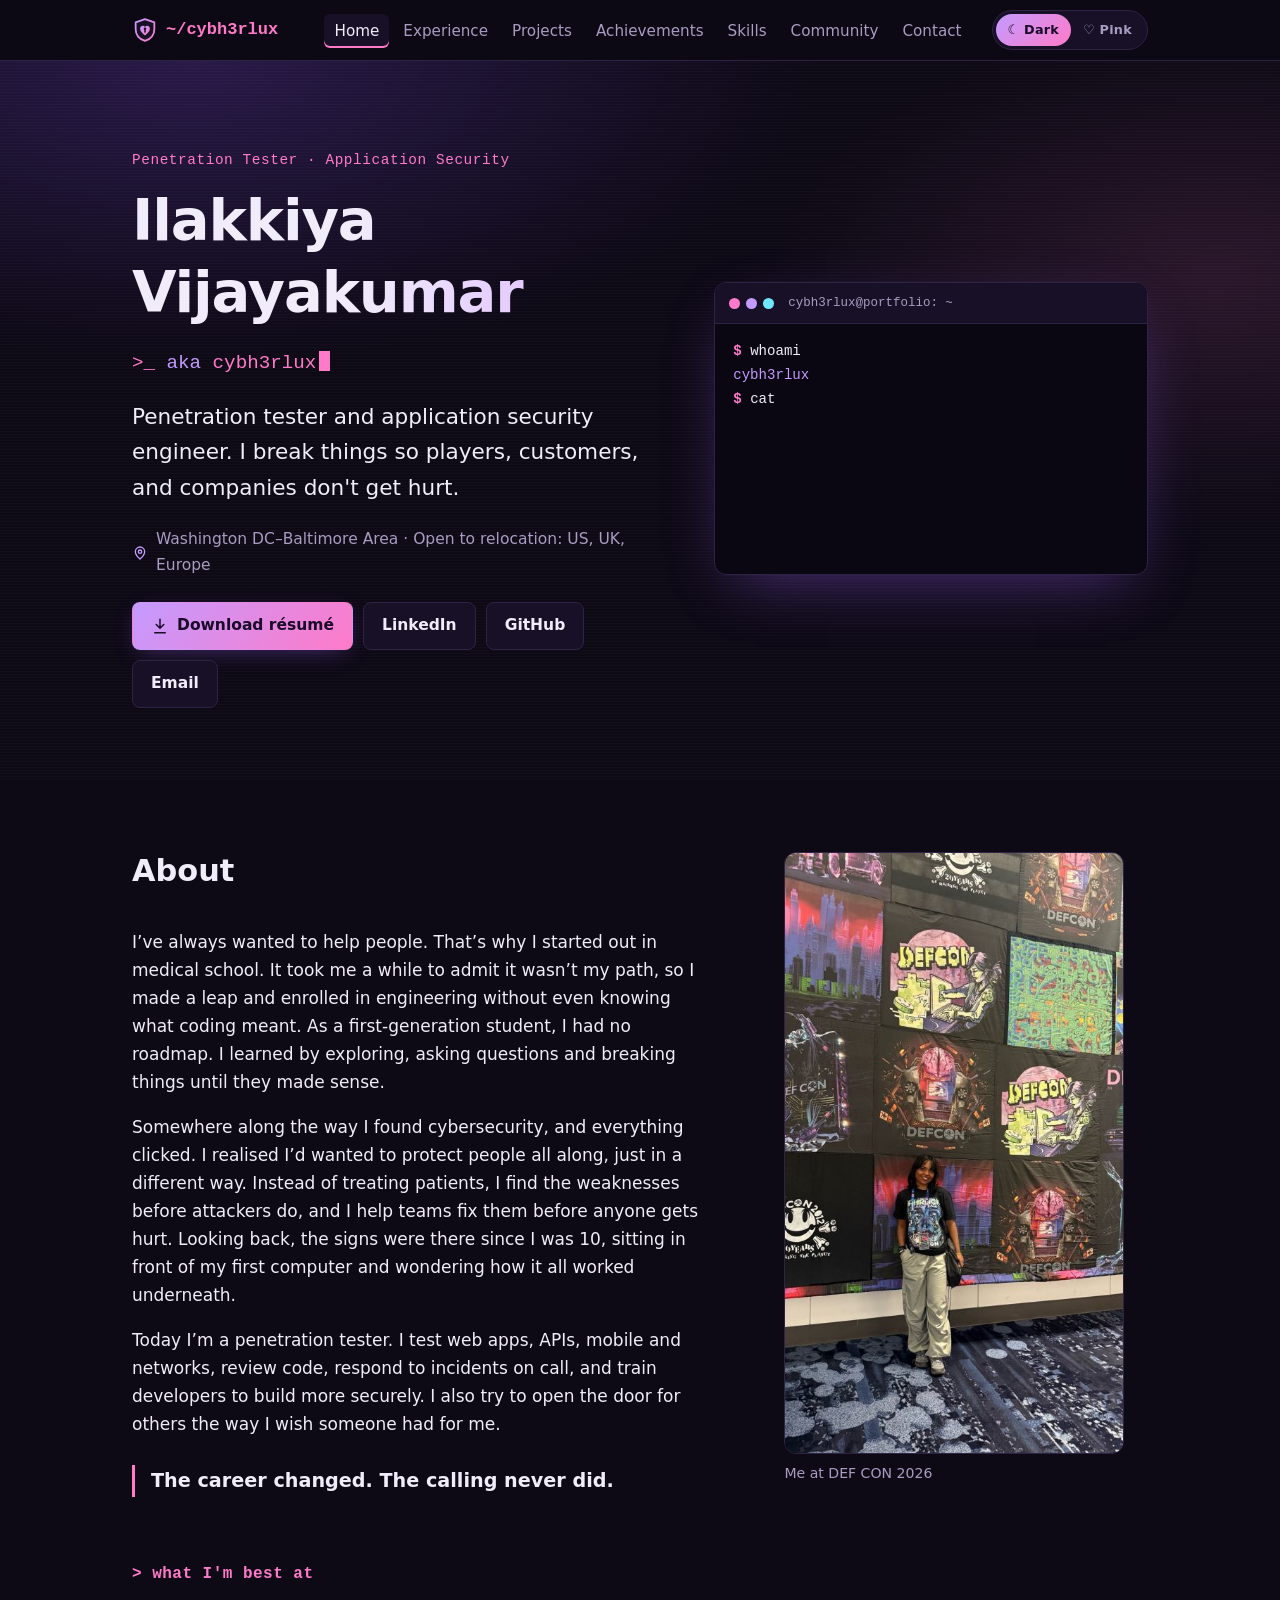
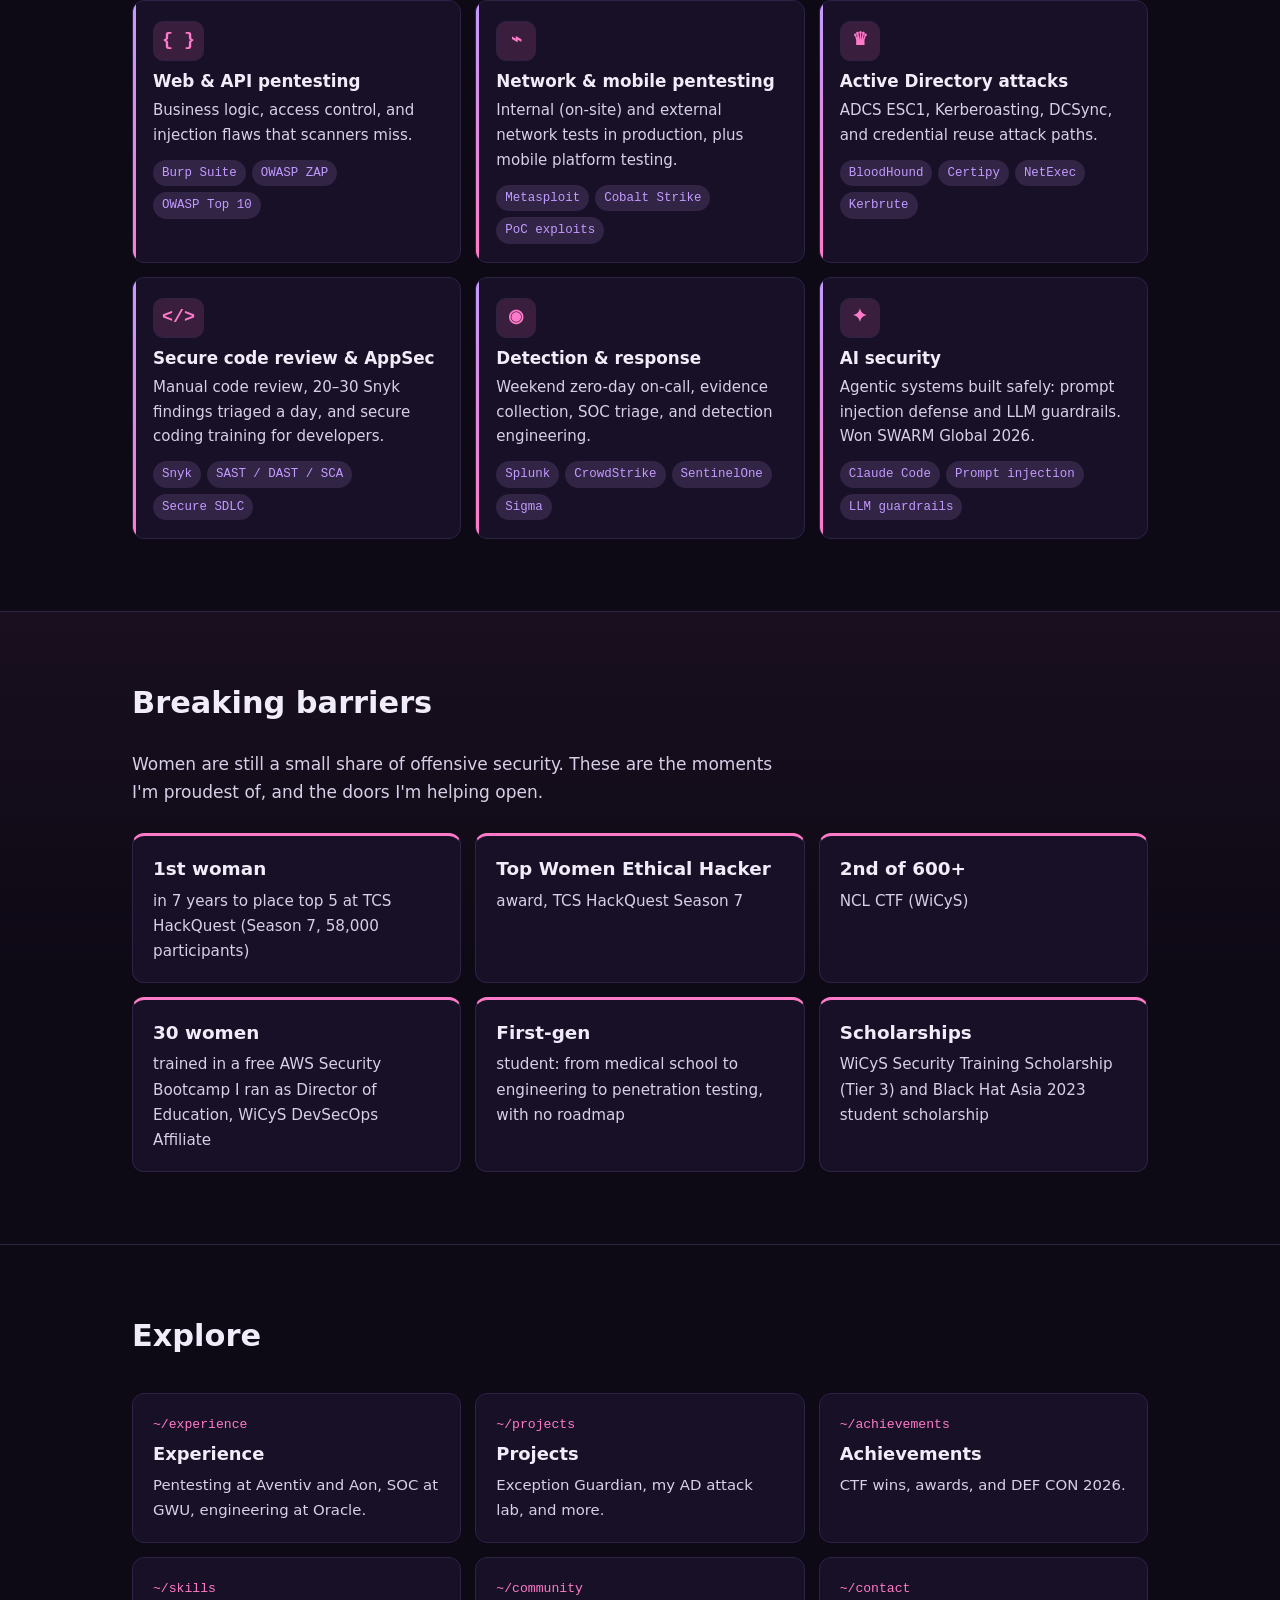
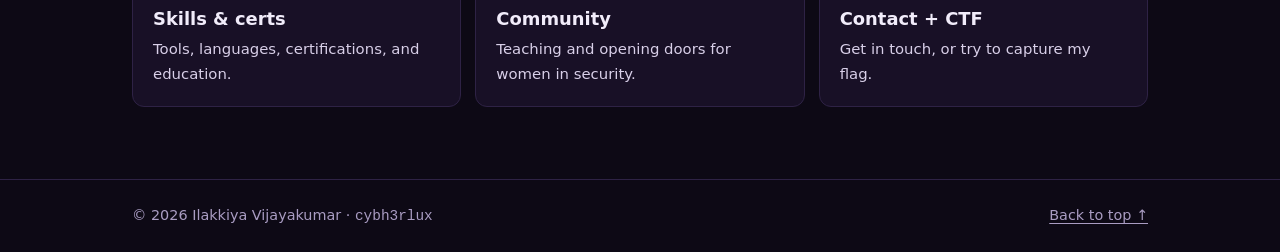
==== index.html @ ee631ac3 "Initial portfolio" ====
<!doctype html>
<html lang="en">
<head>
  <meta charset="utf-8">
  <meta name="viewport" content="width=device-width, initial-scale=1">
  <title>Ilakkiya Vijayakumar (cybh3rlux) | Penetration Tester & AppSec Engineer</title>
  <meta name="description" content="Ilakkiya Vijayakumar (cybh3rlux): penetration tester and application security engineer. Winner, Anthropic × Tenable SWARM Global 2026.">
  <meta name="theme-color" content="#0d0915">
  <meta property="og:type" content="website">
  <meta property="og:title" content="Ilakkiya Vijayakumar (cybh3rlux) | Penetration Tester & AppSec Engineer">
  <meta property="og:description" content="Ilakkiya Vijayakumar (cybh3rlux): penetration tester and application security engineer. Winner, Anthropic × Tenable SWARM Global 2026.">
  <meta property="og:image" content="assets/cyberagents-exchange-winning-exception-guardian.jpeg">
  <link rel="icon" href="assets/logo.svg" type="image/svg+xml">
  <script>document.documentElement.classList.add("js");try{if(localStorage.getItem("theme")==="pink")document.documentElement.dataset.theme="pink"}catch(e){}</script>
  <link rel="stylesheet" href="styles.css">
</head>
<body>
  <!--
    hey hacker 👋 you opened the source. nice.
    flag part 1/3: flag{c4r33r_
    the other two pieces are hiding in the console and in robots.txt
  -->
  <a class="skip-link" href="#main">Skip to content</a>

  <header class="site-header" id="top">
    <nav class="nav container" aria-label="Main">
      <a class="brand" href="index.html" aria-label="cybh3rlux, home"><img src="assets/logo.svg" width="26" height="26" alt=""><span class="brand-text"><span aria-hidden="true">~/</span>cybh3rlux</span></a>
      <div class="nav-actions">
        <div class="theme-switch" role="group" aria-label="Color theme">
          <button type="button" data-theme-choice="dark" aria-pressed="true">Dark</button>
          <button type="button" data-theme-choice="pink" aria-pressed="false">Pink</button>
        </div>
        <button class="nav-toggle" aria-expanded="false" aria-controls="nav-links">
          <span class="sr-only">Menu</span>
          <svg aria-hidden="true" width="22" height="22" viewBox="0 0 24 24" fill="none" stroke="currentColor" stroke-width="2" stroke-linecap="round"><path d="M4 7h16M4 12h16M4 17h16"/></svg>
        </button>
      </div>
      <ul class="nav-links" id="nav-links">
        <li><a href="index.html" aria-current="page">Home</a></li>
        <li><a href="experience.html">Experience</a></li>
        <li><a href="projects.html">Projects</a></li>
        <li><a href="achievements.html">Achievements</a></li>
        <li><a href="skills.html">Skills</a></li>
        <li><a href="community.html">Community</a></li>
        <li><a href="contact.html">Contact</a></li>
      </ul>
    </nav>
  </header>

  <main id="main">
    <!-- HERO -->
    <section class="hero">
      <canvas class="rain" aria-hidden="true"></canvas>
      <div class="container hero-grid">
        <div class="hero-text">
        <p class="eyebrow mono">Penetration Tester · Application Security</p>
        <h1 data-scramble>Ilakkiya Vijayakumar</h1>
        <p class="handle"><span aria-hidden="true">&gt;_ </span>aka <span class="glitch" data-text="cybh3rlux">cybh3rlux</span><span class="cursor" aria-hidden="true"></span></p>
        <p class="tagline">Penetration tester and application security engineer. I break things so players, customers, and companies don't get hurt.</p>
        <p class="location">
          <svg aria-hidden="true" width="16" height="16" viewBox="0 0 24 24" fill="none" stroke="currentColor" stroke-width="2"><path d="M12 21s-7-6.2-7-11a7 7 0 1 1 14 0c0 4.8-7 11-7 11z"/><circle cx="12" cy="10" r="2.5"/></svg>
          Washington DC–Baltimore Area · Open to relocation: US, UK, Europe
        </p>
        <div class="btn-row">
          <a class="btn btn-primary" href="assets/Ilakkiya_Vijayakumar_Resume_updated.pdf" download="Ilakkiya-Vijayakumar-Resume.pdf">
            <svg aria-hidden="true" width="18" height="18" viewBox="0 0 24 24" fill="none" stroke="currentColor" stroke-width="2" stroke-linecap="round" stroke-linejoin="round"><path d="M12 3v12m0 0l-5-5m5 5l5-5M5 21h14"/></svg>
            Download résumé
          </a>
          <a class="btn" href="https://www.linkedin.com/in/ilakkiya-v" target="_blank" rel="noopener">LinkedIn</a>
          <a class="btn" href="https://github.com/ilakkiya-v" target="_blank" rel="noopener">GitHub</a>
          <a class="btn" href="mailto:ilakkiya.vijay002@gmail.com">Email</a>
        </div>
        </div>
        <div class="terminal" role="group" aria-label="Terminal. whoami: cybh3rlux. Role: penetration tester and AppSec engineer. Focus: web, API, mobile, network, AI security. Wins: SWARM 2026 1st, TCS HackQuest top 5, WiCyS CTF 2nd, Amazon CTF 2nd.">
          <div class="term-bar" aria-hidden="true"><span></span><span></span><span></span><em>cybh3rlux@portfolio: ~</em></div>
          <pre class="term-body" aria-hidden="true"><span class="ln"><b>$</b> <i data-type>whoami</i></span>
<span class="out" data-type>cybh3rlux</span>
<span class="ln"><b>$</b> <i data-type>cat role.txt</i></span>
<span class="out" data-type>penetration tester · appsec engineer</span>
<span class="ln"><b>$</b> <i data-type>cat focus.txt</i></span>
<span class="out" data-type>web · api · mobile · network · ai security</span>
<span class="ln"><b>$</b> <i data-type>ls ./wins</i></span>
<span class="out wins" data-type>swarm-2026-1st  tcs-hackquest-top5
wicys-ctf-2nd    amazon-ctf-2nd</span>
<span class="ln"><b>$</b> <span class="cursor"></span></span></pre>
        </div>
      </div>
    </section>

    <!-- ABOUT -->
    <section id="about" class="section" aria-labelledby="about-title">
      <div class="container">
        <div class="about-grid">
        <div>
          <h2 id="about-title" class="section-title">About</h2>
          <p>I’ve always wanted to help people. That’s why I started out in medical school. It took me a while to admit it wasn’t my path, so I made a leap and enrolled in engineering without even knowing what coding meant. As a first-generation student, I had no roadmap. I learned by exploring, asking questions and breaking things until they made sense.</p>
          <p>Somewhere along the way I found cybersecurity, and everything clicked. I realised I’d wanted to protect people all along, just in a different way. Instead of treating patients, I find the weaknesses before attackers do, and I help teams fix them before anyone gets hurt. Looking back, the signs were there since I was 10, sitting in front of my first computer and wondering how it all worked underneath.</p>
          <p>Today I’m a penetration tester. I test web apps, APIs, mobile and networks, review code, respond to incidents on call, and train developers to build more securely. I also try to open the door for others the way I wish someone had for me.</p>
          <p class="calling">The career changed. The calling never did.</p>
        </div>
        <figure class="about-photo">
          <img src="assets/me-at-defcon-2026.jpeg" width="480" height="853" alt="Me at DEF CON 2026, standing in front of a wall of DEF CON artwork banners" loading="lazy" decoding="async">
          <figcaption>Me at DEF CON 2026</figcaption>
        </figure>
        </div>

        <div class="core-skills">
          <h3 class="core-title mono"><span aria-hidden="true">&gt; </span>what I'm best at</h3>
          <ul class="core-grid">
            <li class="core reveal">
              <span class="core-icon" aria-hidden="true">{ }</span>
              <h4>Web &amp; API pentesting</h4>
              <p>Business logic, access control, and injection flaws that scanners miss.</p>
              <p class="tags"><span>Burp Suite</span><span>OWASP ZAP</span><span>OWASP Top 10</span></p>
            </li>
            <li class="core reveal">
              <span class="core-icon" aria-hidden="true">⌁</span>
              <h4>Network &amp; mobile pentesting</h4>
              <p>Internal (on-site) and external network tests in production, plus mobile platform testing.</p>
              <p class="tags"><span>Metasploit</span><span>Cobalt Strike</span><span>PoC exploits</span></p>
            </li>
            <li class="core reveal">
              <span class="core-icon" aria-hidden="true">♛</span>
              <h4>Active Directory attacks</h4>
              <p>ADCS ESC1, Kerberoasting, DCSync, and credential reuse attack paths.</p>
              <p class="tags"><span>BloodHound</span><span>Certipy</span><span>NetExec</span><span>Kerbrute</span></p>
            </li>
            <li class="core reveal">
              <span class="core-icon" aria-hidden="true">&lt;/&gt;</span>
              <h4>Secure code review &amp; AppSec</h4>
              <p>Manual code review, 20–30 Snyk findings triaged a day, and secure coding training for developers.</p>
              <p class="tags"><span>Snyk</span><span>SAST / DAST / SCA</span><span>Secure SDLC</span></p>
            </li>
            <li class="core reveal">
              <span class="core-icon" aria-hidden="true">◉</span>
              <h4>Detection &amp; response</h4>
              <p>Weekend zero-day on-call, evidence collection, SOC triage, and detection engineering.</p>
              <p class="tags"><span>Splunk</span><span>CrowdStrike</span><span>SentinelOne</span><span>Sigma</span></p>
            </li>
            <li class="core reveal">
              <span class="core-icon" aria-hidden="true">✦</span>
              <h4>AI security</h4>
              <p>Agentic systems built safely: prompt injection defense and LLM guardrails. Won SWARM Global 2026.</p>
              <p class="tags"><span>Claude Code</span><span>Prompt injection</span><span>LLM guardrails</span></p>
            </li>
          </ul>
        </div>
      </div>
    </section>

    <!-- BREAKING BARRIERS -->
    <section id="barriers" class="section barriers" aria-labelledby="barriers-title">
      <div class="container">
        <h2 id="barriers-title" class="section-title">Breaking barriers</h2>
        <p class="section-lead">Women are still a small share of offensive security. These are the moments I'm proudest of, and the doors I'm helping open.</p>
        <ul class="barrier-grid">
          <li class="barrier"><span class="barrier-big">1st woman</span><span>in 7 years to place top 5 at TCS HackQuest (Season 7, 58,000 participants)</span></li>
          <li class="barrier"><span class="barrier-big">Top Women Ethical Hacker</span><span>award, TCS HackQuest Season 7</span></li>
          <li class="barrier"><span class="barrier-big">2nd of 600+</span><span>NCL CTF (WiCyS)</span></li>
          <li class="barrier"><span class="barrier-big">30 women</span><span>trained in a free AWS Security Bootcamp I ran as Director of Education, WiCyS DevSecOps Affiliate</span></li>
          <li class="barrier"><span class="barrier-big">First-gen</span><span>student: from medical school to engineering to penetration testing, with no roadmap</span></li>
          <li class="barrier"><span class="barrier-big">Scholarships</span><span>WiCyS Security Training Scholarship (Tier 3) and Black Hat Asia 2023 student scholarship</span></li>
        </ul>
      </div>
    </section>

    <!-- EXPLORE -->
    <section class="section explore" aria-labelledby="explore-title">
      <div class="container">
        <h2 id="explore-title" class="section-title">Explore</h2>
        <ul class="explore-grid">
          <li><a class="explore-card reveal" href="experience.html"><span class="mono">~/experience</span><strong>Experience</strong><span>Pentesting at Aventiv and Aon, SOC at GWU, engineering at Oracle.</span></a></li>
          <li><a class="explore-card reveal" href="projects.html"><span class="mono">~/projects</span><strong>Projects</strong><span>Exception Guardian, my AD attack lab, and more.</span></a></li>
          <li><a class="explore-card reveal" href="achievements.html"><span class="mono">~/achievements</span><strong>Achievements</strong><span>CTF wins, awards, and DEF CON 2026.</span></a></li>
          <li><a class="explore-card reveal" href="skills.html"><span class="mono">~/skills</span><strong>Skills &amp; certs</strong><span>Tools, languages, certifications, and education.</span></a></li>
          <li><a class="explore-card reveal" href="community.html"><span class="mono">~/community</span><strong>Community</strong><span>Teaching and opening doors for women in security.</span></a></li>
          <li><a class="explore-card reveal" href="contact.html"><span class="mono">~/contact</span><strong>Contact + CTF</strong><span>Get in touch, or try to capture my flag.</span></a></li>
        </ul>
      </div>
    </section>
  </main>

  <footer class="site-footer">
    <div class="container">
      <p>© <span id="year">2026</span> Ilakkiya Vijayakumar · <span class="mono">cybh3rlux</span></p>
      <a href="#top">Back to top ↑</a>
    </div>
  </footer>

  <script src="script.js" defer></script>
</body>
</html>
---- styles.css ----
:root {
  --bg: #0d0915;
  --bg-alt: #120c1e;
  --surface: #181026;
  --border: #2e2245;
  --text: #f1ecfa;
  --text-soft: #d8cfe8;
  --muted: #a99cc2;
  --accent: #c39bff;
  --accent-2: #ff7ac8;
  --accent-dim: rgba(195, 155, 255, 0.14);
  --pink-dim: rgba(255, 122, 200, 0.14);
  --on-accent: #1a0b2b;
  --header-bg: rgba(13, 9, 21, 0.88);
  --term-bg: #0a0612;
  --glow: rgba(160, 100, 255, 0.45);
  --glow-2: rgba(255, 122, 200, 0.35);
  --rain-1: #c39bff;
  --rain-2: #ff7ac8;
  --radius: 12px;
  --mono: ui-monospace, "SF Mono", "Cascadia Code", Menlo, Consolas, monospace;
  --sans: system-ui, -apple-system, "Segoe UI", Roboto, "Helvetica Neue", Arial, sans-serif;
  color-scheme: dark;
}

*, *::before, *::after { box-sizing: border-box; }
html { scroll-behavior: smooth; scroll-padding-top: 72px; }
@media (prefers-reduced-motion: reduce) { html { scroll-behavior: auto; } }

body {
  margin: 0;
  background: var(--bg);
  color: var(--text);
  font-family: var(--sans);
  font-size: 1.0625rem;
  line-height: 1.65;
  -webkit-font-smoothing: antialiased;
}

img { max-width: 100%; height: auto; display: block; }
a { color: var(--accent); text-underline-offset: 3px; }
a:hover { text-decoration-thickness: 2px; }
:focus-visible { outline: 2px solid var(--accent); outline-offset: 3px; border-radius: 4px; }
h1, h2, h3, h4 { line-height: 1.25; margin: 0 0 .5em; }
p { margin: 0 0 1em; }
ul { padding-left: 1.2em; }
.mono { font-family: var(--mono); }
.sr-only { position: absolute; width: 1px; height: 1px; padding: 0; margin: -1px; overflow: hidden; clip: rect(0 0 0 0); white-space: nowrap; border: 0; }

.container { width: 100%; max-width: 1080px; margin: 0 auto; padding: 0 16px; }
@media (min-width: 720px) { .container { padding: 0 32px; } }

.skip-link {
  position: absolute; left: 16px; top: -48px; z-index: 100;
  background: var(--accent); color: var(--on-accent); padding: 8px 14px; border-radius: 6px; font-weight: 600;
}
.skip-link:focus { top: 12px; }

/* Header / nav */
.site-header {
  position: sticky; top: 0; z-index: 50;
  background: var(--header-bg);
  border-bottom: 1px solid var(--border);
  backdrop-filter: blur(8px);
}
.nav { display: flex; align-items: center; justify-content: space-between; height: 60px; gap: 12px; }
.brand { font-family: var(--mono); font-weight: 700; color: var(--text); text-decoration: none; }
.brand span { color: var(--accent-2); }
.nav-links { list-style: none; display: flex; gap: 4px; margin: 0; padding: 0; }
.nav-links a { color: var(--muted); text-decoration: none; padding: 8px 10px; border-radius: 6px; font-size: .95rem; }
.nav-links a:hover, .nav-links a.active { color: var(--text); background: var(--surface); }
.nav-toggle { display: none; background: none; border: 1px solid var(--border); color: var(--text); border-radius: 6px; padding: 6px; cursor: pointer; }

@media (max-width: 1100px) {
  .nav-toggle { display: inline-flex; }
  .nav-links {
    display: none; position: absolute; top: 60px; left: 0; right: 0;
    flex-direction: column; gap: 0; padding: 8px 16px 16px;
    background: var(--bg); border-bottom: 1px solid var(--border);
  }
  .nav-links.open { display: flex; }
  .nav-links a { display: block; padding: 12px 8px; }
}

/* Hero */
.hero { position: relative; overflow: hidden; padding: 88px 0 72px; background: radial-gradient(ellipse 70% 60% at 15% 0%, rgba(140, 82, 255, 0.22), transparent 70%), radial-gradient(ellipse 50% 50% at 95% 30%, rgba(255, 122, 200, 0.12), transparent 70%); }
.eyebrow { color: var(--accent-2); font-size: .9rem; letter-spacing: .04em; margin-bottom: .75rem; }
.hero h1 { font-size: clamp(2.2rem, 7vw, 3.6rem); letter-spacing: -0.02em; margin-bottom: .4em; }
.tagline { font-size: clamp(1.1rem, 2.6vw, 1.35rem); color: var(--text); max-width: 46ch; }
.location { display: flex; align-items: center; gap: 8px; color: var(--muted); font-size: .97rem; }
.location svg { flex: none; color: var(--accent); }

.btn-row { display: flex; flex-wrap: wrap; gap: 10px; margin-top: 1.5rem; }
.btn {
  display: inline-flex; align-items: center; gap: 8px;
  padding: 10px 18px; border-radius: 8px;
  border: 1px solid var(--border); background: var(--surface);
  color: var(--text); text-decoration: none; font-weight: 600; font-size: .97rem;
  transition: border-color .15s, background .15s;
}
.btn:hover { border-color: var(--accent); }
.btn-primary { background: linear-gradient(135deg, var(--accent), var(--accent-2)); border-color: transparent; color: var(--on-accent); }
.btn-primary:hover { filter: brightness(1.08); border-color: transparent; }
.btn-small { padding: 7px 14px; font-size: .9rem; }

.stat-num { font-family: var(--mono); font-size: 1.6rem; font-weight: 700; color: var(--accent); line-height: 1.2; }

/* Sections */
.section { padding: 72px 0; }
.section + .section { border-top: 1px solid var(--border); }
.section-title { font-size: clamp(1.5rem, 3.5vw, 1.9rem); margin-bottom: 1.25em; }
.section-title .mono { color: var(--accent); font-size: .8em; margin-right: 6px; }
.sub-title { font-size: 1.1rem; margin-top: 1.5em; }
.meta { color: var(--muted); font-size: .9rem; }
.mono.meta { font-size: .85rem; }

/* About */
.about-grid { display: grid; gap: 32px; align-items: start; }
@media (min-width: 800px) { .about-grid { grid-template-columns: 1.5fr 1fr; gap: 48px; } }
.about-photo { margin: 0; max-width: 340px; justify-self: center; }
.about-photo img { border-radius: var(--radius); border: 1px solid var(--border); }
figcaption { color: var(--muted); font-size: .88rem; margin-top: 8px; }

/* Experience */
.timeline { list-style: none; padding: 0; margin: 0; border-left: 2px solid var(--border); }
.job { position: relative; padding: 0 0 36px 24px; }
.job::before {
  content: ""; position: absolute; left: -7px; top: 8px;
  width: 12px; height: 12px; border-radius: 50%;
  background: var(--bg); border: 2px solid var(--accent-2);
}
.job h3 { font-size: 1.12rem; margin-bottom: 2px; }
.job .at { color: var(--muted); font-weight: 500; }
.job ul { margin: .6em 0 0; color: var(--text-soft); }
.job li { margin-bottom: .35em; }
.earlier { margin-top: 8px; background: var(--surface); border: 1px solid var(--border); border-radius: var(--radius); padding: 14px 18px; }
.earlier summary { cursor: pointer; font-weight: 600; color: var(--muted); }
.earlier[open] summary { margin-bottom: 12px; }
.earlier-list { list-style: none; padding: 0; margin: 0; display: grid; gap: 12px; font-size: .95rem; color: var(--text-soft); }
.earlier-list .meta { margin-left: 6px; }

/* Cards */
.card { background: var(--surface); border: 1px solid var(--border); border-radius: var(--radius); padding: 22px; }
.card h3 { font-size: 1.1rem; }
.card p:last-child { margin-bottom: 0; }
.card-grid { display: grid; gap: 16px; grid-template-columns: repeat(auto-fill, minmax(280px, 1fr)); margin-top: 20px; }
.tags { display: flex; flex-wrap: wrap; gap: 6px; margin: 12px 0 0; }
.tags span { font-family: var(--mono); font-size: .78rem; padding: 3px 9px; border-radius: 999px; background: var(--accent-dim); color: var(--accent); }

/* Featured project */
.feature-project { display: grid; gap: 28px; padding: 26px; }
@media (min-width: 900px) { .feature-project { grid-template-columns: 1.15fr 1fr; align-items: start; } }
.feature-project h3 { font-size: 1.6rem; margin-bottom: 4px; }
.feature-project h4 { font-size: 1rem; margin: 1.4em 0 .4em; color: var(--accent); font-family: var(--mono); font-weight: 600; }
.badge { display: inline-block; font-size: .8rem; padding: 4px 10px; border-radius: 6px; background: var(--pink-dim); color: var(--accent-2); border: 1px solid rgba(255, 122, 200, 0.4); font-weight: 700; margin-bottom: 12px; }
.feature-img { margin: 0; }
.feature-img img { border-radius: 8px; border: 1px solid var(--border); }
.mini-stats { list-style: none; padding: 0; margin: 18px 0 0; display: grid; grid-template-columns: repeat(3, 1fr); gap: 12px; }
.mini-stats li { display: flex; flex-direction: column; font-size: .85rem; color: var(--muted); line-height: 1.4; }
@media (max-width: 480px) { .mini-stats { grid-template-columns: 1fr; } }
.checklist { list-style: none; padding: 0; margin: 0; }
.checklist li { padding-left: 1.5em; position: relative; margin-bottom: .3em; }
.checklist li::before { content: "✓"; position: absolute; left: 0; color: var(--accent-2); font-weight: 700; }

/* Gallery */
.img-btn { all: unset; display: block; cursor: zoom-in; border-radius: 8px; }
.img-btn:focus-visible { outline: 2px solid var(--accent); outline-offset: 3px; }
.gallery { list-style: none; padding: 0; margin: 0 0 24px; display: grid; gap: 16px; grid-template-columns: 1fr; }
@media (min-width: 540px) { .gallery { grid-template-columns: repeat(2, 1fr); } }
@media (min-width: 1000px) { .gallery { grid-template-columns: repeat(4, 1fr); } }
.gallery img.contain { object-fit: contain; background: #1d2228; }
.gallery figure { margin: 0; height: 100%; background: var(--surface); border: 1px solid var(--border); border-radius: var(--radius); overflow: hidden; }
.gallery .img-btn { border-radius: 0; }
.gallery img { width: 100%; aspect-ratio: 4 / 3; object-fit: cover; object-position: center 30%; }
.gallery figcaption { padding: 12px 14px 14px; margin: 0; }
.gallery figcaption strong { display: block; color: var(--text); font-size: .97rem; margin-bottom: 2px; }

.two-col { display: grid; gap: 32px; }
@media (min-width: 800px) { .two-col { grid-template-columns: 1fr 1fr; gap: 48px; } }
.award-list { padding-left: 1.1em; margin: 0; }
.award-list li { margin-bottom: .45em; color: var(--text-soft); }
.award-list li::marker { color: var(--accent-2); }

/* Skills */
.skills-grid { display: grid; gap: 16px; grid-template-columns: repeat(auto-fill, minmax(300px, 1fr)); }
.skills-grid .tags { margin-top: 4px; }
.spoken { color: var(--muted); margin-top: 20px; font-size: .95rem; }

/* Certs & education */
.cert-list, .edu-list { list-style: none; padding: 0; margin: 0; display: grid; gap: 12px; }
.cert-list li, .edu-list li { background: var(--surface); border: 1px solid var(--border); border-radius: var(--radius); padding: 14px 18px; }
.cert-list span { color: var(--muted); display: block; font-size: .92rem; }
.cert-list .pill { display: inline-block; font-family: var(--mono); font-size: .75rem; padding: 2px 8px; border-radius: 999px; border: 1px solid var(--accent); color: var(--accent); margin-top: 4px; }
.edu-list span { display: block; color: var(--muted); font-size: .95rem; }

/* Contact */
.contact-lead { max-width: 60ch; color: var(--text-soft); }
.contact-links { list-style: none; padding: 0; margin: 20px 0 0; display: flex; flex-wrap: wrap; gap: 12px; }
.contact-links a {
  display: inline-flex; align-items: center; gap: 10px;
  padding: 14px 20px; border-radius: var(--radius);
  background: var(--surface); border: 1px solid var(--border);
  color: var(--text); text-decoration: none; font-weight: 600; word-break: break-all;
}
.contact-links a:hover { border-color: var(--accent); }
.contact-links svg { color: var(--accent); flex: none; }

/* Footer */
.site-footer { border-top: 1px solid var(--border); padding: 24px 0; color: var(--muted); font-size: .9rem; }
.site-footer .container { display: flex; justify-content: space-between; flex-wrap: wrap; gap: 8px; }
.site-footer p { margin: 0; }
.site-footer a { color: var(--muted); }

/* Lightbox */
.lightbox { border: 1px solid var(--border); border-radius: var(--radius); background: var(--bg); color: var(--text); padding: 12px; max-width: min(1100px, 94vw); max-height: 94vh; }
.lightbox::backdrop { background: rgba(0, 0, 0, 0.85); }
.lightbox img { max-height: 80vh; width: auto; margin: 0 auto; border-radius: 6px; }
.lightbox-caption { text-align: center; color: var(--muted); margin: 10px 0 0; font-size: .95rem; }
.lightbox-close {
  position: absolute; top: 6px; right: 6px; width: 40px; height: 40px;
  background: rgba(13, 9, 21, 0.85); color: var(--text);
  border: 1px solid var(--border); border-radius: 50%; font-size: 1.5rem; line-height: 1; cursor: pointer;
}

/* Handle + about quote */
.handle { font-family: var(--mono); font-size: clamp(1rem, 2.4vw, 1.2rem); color: var(--accent); margin: -.2em 0 1em; }
.handle span { color: var(--accent-2); }
.hero h1 { background: linear-gradient(90deg, var(--text) 40%, #e3c8ff 75%, var(--accent-2)); -webkit-background-clip: text; background-clip: text; color: transparent; }
.calling { font-size: 1.2rem; font-weight: 600; margin-top: 1.4em; padding-left: 16px; border-left: 3px solid var(--accent-2); color: var(--text); }
.stat-num { background: linear-gradient(90deg, var(--accent), var(--accent-2)); -webkit-background-clip: text; background-clip: text; color: transparent; }
.contact-links svg { color: var(--accent-2); }

/* ---------- Text selection ---------- */
::selection { background: #ff7ac8; color: #1a0b2b; }

/* ---------- Brand logo + nav actions ---------- */
.brand { display: inline-flex; align-items: center; gap: 8px; }
.brand img { flex: none; }
.nav-actions { display: flex; align-items: center; gap: 8px; order: 3; }
@media (min-width: 1101px) { .nav-links { order: 2; margin-left: auto; margin-right: 8px; } }
/* ---------- Blinking cursor ---------- */
.cursor { display: inline-block; width: .55em; height: 1.05em; margin-left: 3px; vertical-align: -0.15em; background: var(--accent-2); }
@media (prefers-reduced-motion: no-preference) {
  .cursor { animation: blink 1.1s steps(1) infinite; }
}
@keyframes blink { 50% { opacity: 0; } }

/* ---------- Glitch on handle hover ---------- */
.glitch { position: relative; display: inline-block; }
@media (prefers-reduced-motion: no-preference) {
  .glitch::before, .glitch::after {
    content: attr(data-text); position: absolute; inset: 0; opacity: 0; pointer-events: none;
  }
  .glitch::before { color: var(--accent-2); }
  .glitch::after { color: #6ee7ff; }
  .handle:hover .glitch::before { opacity: .85; animation: glitch-a .35s steps(2) 3; }
  .handle:hover .glitch::after { opacity: .85; animation: glitch-b .35s steps(2) 3; }
}
@keyframes glitch-a { 0% { transform: translate(-2px, 1px); clip-path: inset(0 0 55% 0); } 100% { transform: translate(2px, -1px); clip-path: inset(40% 0 0 0); } }
@keyframes glitch-b { 0% { transform: translate(2px, -1px); clip-path: inset(50% 0 0 0); } 100% { transform: translate(-2px, 1px); clip-path: inset(0 0 60% 0); } }

/* ---------- Hero terminal ---------- */
.hero-grid { display: grid; gap: 40px; align-items: center; }
@media (min-width: 960px) { .hero-grid { grid-template-columns: 1.25fr 1fr; } }
.terminal {
  background: var(--term-bg); border: 1px solid var(--border); border-radius: var(--radius);
  box-shadow: 0 20px 60px -20px var(--glow); overflow: hidden; min-width: 0;
}
.term-bar { display: flex; align-items: center; gap: 6px; padding: 10px 14px; background: var(--surface); border-bottom: 1px solid var(--border); }
.term-bar span { width: 11px; height: 11px; border-radius: 50%; background: #ff7ac8; }
.term-bar span:nth-child(2) { background: #c39bff; }
.term-bar span:nth-child(3) { background: #6ee7ff; }
.term-bar em { margin-left: 8px; font-style: normal; font-family: var(--mono); font-size: .78rem; color: var(--muted); }
.term-body { margin: 0; padding: 16px 18px 18px; font-family: var(--mono); font-size: .88rem; line-height: 1.7; color: var(--text-soft); white-space: pre-wrap; min-height: 15.5em; }
.term-body b { color: var(--accent-2); font-weight: 700; }
.term-body i { font-style: normal; color: var(--text); }
.term-body .out { color: var(--accent); }
.term-body .wins { white-space: pre; }

/* ---------- Breaking barriers ---------- */
.section-lead { color: var(--text-soft); max-width: 62ch; margin-top: -0.6em; margin-bottom: 1.6em; }
.barriers { background: linear-gradient(180deg, rgba(255, 122, 200, 0.05), transparent 60%); }
.barrier-grid { list-style: none; padding: 0; margin: 0; display: grid; gap: 14px; grid-template-columns: repeat(auto-fill, minmax(250px, 1fr)); }
.barrier {
  display: flex; flex-direction: column; gap: 4px; padding: 18px 20px;
  background: var(--surface); border: 1px solid var(--border); border-radius: var(--radius);
  border-top: 3px solid var(--accent-2); color: var(--text-soft); font-size: .95rem;
}
.barrier-big { font-weight: 700; font-size: 1.15rem; color: var(--text); }

/* ---------- Capture the flag ---------- */
.ctf-card { background: var(--surface); border: 1px dashed var(--accent); border-radius: var(--radius); padding: 22px; max-width: 720px; }
.ctf-card code { font-family: var(--mono); font-size: .85em; background: var(--accent-dim); color: var(--accent); padding: 1px 6px; border-radius: 4px; }
.ctf-form { display: flex; flex-wrap: wrap; gap: 10px; margin-top: 6px; }
.ctf-form input {
  flex: 1 1 240px; min-width: 0; font-family: var(--mono); font-size: .95rem;
  background: var(--bg); color: var(--text); border: 1px solid var(--border); border-radius: 8px; padding: 10px 14px;
}
.ctf-form input:focus-visible { border-color: var(--accent); }
.ctf-form .btn { border: none; cursor: pointer; font: inherit; font-weight: 600; }
.ctf-result { margin: 12px 0 0; min-height: 1.5em; font-weight: 600; }
.ctf-result.ok { color: var(--accent-2); }
.ctf-result.bad { color: var(--muted); }

/* =========================================================
   Pink mode
   ========================================================= */
:root[data-theme="pink"] {
  --bg: #15060f;
  --bg-alt: #1b0814;
  --surface: #240f1c;
  --border: #4a1f3c;
  --text: #fff0f8;
  --text-soft: #f6d3e6;
  --muted: #d39bbd;
  --accent: #ff7ac8;
  --accent-2: #ffb0de;
  --accent-dim: rgba(255, 122, 200, 0.16);
  --pink-dim: rgba(255, 176, 222, 0.16);
  --on-accent: #2a0619;
  --header-bg: rgba(21, 6, 15, 0.88);
  --term-bg: #10040b;
  --glow: rgba(255, 122, 200, 0.45);
  --glow-2: rgba(255, 176, 222, 0.35);
  --rain-1: #ff7ac8;
  --rain-2: #ffb0de;
}
:root[data-theme="pink"] .hero,
:root[data-theme="pink"] .page-hero {
  background: radial-gradient(ellipse 70% 60% at 15% 0%, rgba(255, 122, 200, 0.22), transparent 70%), radial-gradient(ellipse 50% 50% at 95% 30%, rgba(255, 60, 160, 0.12), transparent 70%);
}
:root[data-theme="pink"] .hero h1 { background-image: linear-gradient(90deg, var(--text) 35%, #ffc6e8 70%, var(--accent)); }

/* Dark / Pink switch */
.theme-switch { display: inline-flex; padding: 3px; border-radius: 999px; background: var(--surface); border: 1px solid var(--border); }
.theme-switch button {
  font: inherit; font-size: .8rem; font-weight: 600; letter-spacing: .02em;
  padding: 5px 12px; border: 0; border-radius: 999px; background: transparent; color: var(--muted); cursor: pointer;
}
.theme-switch button[aria-pressed="true"] { background: linear-gradient(135deg, var(--accent), var(--accent-2)); color: var(--on-accent); }
.theme-switch button[data-theme-choice="pink"]::before { content: "♡ "; }
.theme-switch button[data-theme-choice="dark"]::before { content: "☾ "; }

/* =========================================================
   Page heroes (sub-pages) + code rain + scanlines
   ========================================================= */
.page-hero {
  position: relative; overflow: hidden; padding: 72px 0 48px; border-bottom: 1px solid var(--border);
  background: radial-gradient(ellipse 70% 60% at 15% 0%, rgba(140, 82, 255, 0.22), transparent 70%), radial-gradient(ellipse 50% 50% at 95% 30%, rgba(255, 122, 200, 0.12), transparent 70%);
}
.page-hero h1 { font-size: clamp(2rem, 6vw, 3.2rem); letter-spacing: -0.02em; margin-bottom: .3em; }
.page-lead { color: var(--text-soft); max-width: 58ch; font-size: 1.08rem; margin: 0; }
.hero > .container, .page-hero > .container { position: relative; z-index: 1; }
.rain { position: absolute; inset: 0; width: 100%; height: 100%; opacity: .55; pointer-events: none; z-index: 0;
  -webkit-mask-image: linear-gradient(90deg, transparent, #000 35%, #000 85%, transparent);
          mask-image: linear-gradient(90deg, transparent, #000 35%, #000 85%, transparent); }
.hero::after, .page-hero::after {
  content: ""; position: absolute; inset: 0; pointer-events: none; z-index: 0;
  background: repeating-linear-gradient(0deg, rgba(255, 255, 255, 0.018) 0 1px, transparent 1px 3px);
}
.page-hero + .section { border-top: 0; }

/* =========================================================
   Neon card hover
   ========================================================= */
.card, .barrier, .core, .explore-card, .gallery figure, .cert-list li, .edu-list li, .contact-links a {
  transition: border-color .2s, box-shadow .25s, transform .25s;
}
.card:hover, .barrier:hover, .core:hover, .explore-card:hover, .gallery figure:hover, .cert-list li:hover, .edu-list li:hover {
  border-color: var(--accent);
  box-shadow: 0 0 0 1px var(--accent-dim), 0 12px 40px -12px var(--glow), 0 0 24px -6px var(--glow-2);
}
@media (prefers-reduced-motion: no-preference) {
  .card:hover, .barrier:hover, .core:hover, .explore-card:hover, .gallery figure:hover { transform: translateY(-3px); }
}
.btn-primary { box-shadow: 0 6px 24px -8px var(--glow); }

/* =========================================================
   Scroll reveal (only when JS runs and motion is OK)
   ========================================================= */
@media (prefers-reduced-motion: no-preference) {
  .js .reveal-on { opacity: 0; transform: translateY(18px); transition: opacity .6s ease, transform .6s ease; transition-delay: var(--d, 0ms); }
  .js .reveal-on.in { opacity: 1; transform: none; }
}

/* =========================================================
   About: core skills
   ========================================================= */
.core-skills { margin-top: 48px; }
.core-title { color: var(--accent-2); font-size: 1rem; font-weight: 600; letter-spacing: .03em; margin-bottom: 16px; }
.core-grid { list-style: none; padding: 0; margin: 0; display: grid; gap: 14px; grid-template-columns: repeat(auto-fill, minmax(290px, 1fr)); }
.core {
  position: relative; background: var(--surface); border: 1px solid var(--border); border-radius: var(--radius);
  padding: 20px 20px 18px; overflow: hidden;
}
.core::before {
  content: ""; position: absolute; left: 0; top: 0; bottom: 0; width: 3px;
  background: linear-gradient(180deg, var(--accent), var(--accent-2));
}
.core h4 { font-size: 1.05rem; margin: 10px 0 6px; }
.core p { color: var(--text-soft); font-size: .94rem; margin: 0; }
.core .tags { margin-top: 12px; }
.core-icon {
  display: inline-grid; place-items: center; min-width: 40px; height: 40px; padding: 0 8px; border-radius: 10px;
  font-family: var(--mono); font-weight: 700; font-size: 1.15rem; color: var(--accent-2); background: var(--pink-dim);
  border: 1px solid var(--border);
}

/* Explore cards (home) */
.explore-grid { list-style: none; padding: 0; margin: 0; display: grid; gap: 14px; grid-template-columns: repeat(auto-fill, minmax(260px, 1fr)); }
.explore-card {
  display: flex; flex-direction: column; gap: 4px; height: 100%; padding: 20px; text-decoration: none;
  background: var(--surface); border: 1px solid var(--border); border-radius: var(--radius); color: var(--text-soft);
}
.explore-card .mono { color: var(--accent-2); font-size: .82rem; }
.explore-card strong { color: var(--text); font-size: 1.12rem; }
.explore-card span:last-child { font-size: .93rem; }

/* Nav current page */
.nav-links a[aria-current="page"] { color: var(--text); background: var(--surface); box-shadow: inset 0 -2px 0 var(--accent-2); }

/* =========================================================
   Custom cursor (mouse only)
   ========================================================= */
@media (pointer: fine) {
  html, body {
    cursor: url("data:image/svg+xml,%3Csvg xmlns='http://www.w3.org/2000/svg' width='28' height='28' viewBox='0 0 28 28'%3E%3Cpath d='M3 2l19 10.5-8.2 1.7L9.6 22z' fill='%230d0915' stroke='%23ff7ac8' stroke-width='2' stroke-linejoin='round'/%3E%3Cpath d='M22 25.5s-3-1.9-3-4c0-1 .8-1.8 1.7-1.8.6 0 1 .3 1.3.7.3-.4.7-.7 1.3-.7.9 0 1.7.8 1.7 1.8 0 2.1-3 4-3 4z' fill='%23c39bff'/%3E%3C/svg%3E") 3 2, auto;
  }
  a, button, summary, .img-btn, label[for] {
    cursor: url("data:image/svg+xml,%3Csvg xmlns='http://www.w3.org/2000/svg' width='32' height='32' viewBox='0 0 32 32'%3E%3Ccircle cx='16' cy='16' r='10' fill='none' stroke='%23ff7ac8' stroke-width='2'/%3E%3Cpath d='M16 1v7M16 24v7M1 16h7M24 16h7' stroke='%23c39bff' stroke-width='2' stroke-linecap='round'/%3E%3Cpath d='M16 20.5s-4-2.5-4-5.3c0-1.3 1-2.3 2.3-2.3.7 0 1.3.3 1.7.9.4-.6 1-.9 1.7-.9 1.3 0 2.3 1 2.3 2.3 0 2.8-4 5.3-4 5.3z' fill='%23ff7ac8'/%3E%3C/svg%3E") 16 16, pointer;
  }
  input, textarea { cursor: text; }
  .img-btn { cursor: zoom-in; }
}
.cursor-ring {
  position: fixed; left: 0; top: 0; width: 34px; height: 34px; margin: -17px 0 0 -17px; z-index: 9999;
  border: 1.5px solid var(--accent); border-radius: 50%; pointer-events: none; opacity: 0;
  box-shadow: 0 0 14px var(--glow), inset 0 0 8px var(--glow-2);
  transition: width .2s, height .2s, margin .2s, border-color .2s, opacity .3s;
}
.cursor-ring.on { opacity: .8; }
.cursor-ring.hover { width: 52px; height: 52px; margin: -26px 0 0 -26px; border-color: var(--accent-2); }
.spark {
  position: fixed; left: 0; top: 0; z-index: 9998; pointer-events: none; font-family: var(--mono); font-size: 12px; line-height: 1;
  color: var(--accent-2); text-shadow: 0 0 6px var(--glow-2); animation: spark .8s ease-out forwards;
}
@keyframes spark { to { opacity: 0; transform: translate(var(--dx), var(--dy)) scale(.4); } }
.theme-switch button { white-space: nowrap; }
@media (max-width: 420px) { .theme-switch button { padding: 5px 9px; font-size: .75rem; } .brand-text { font-size: .95rem; } }
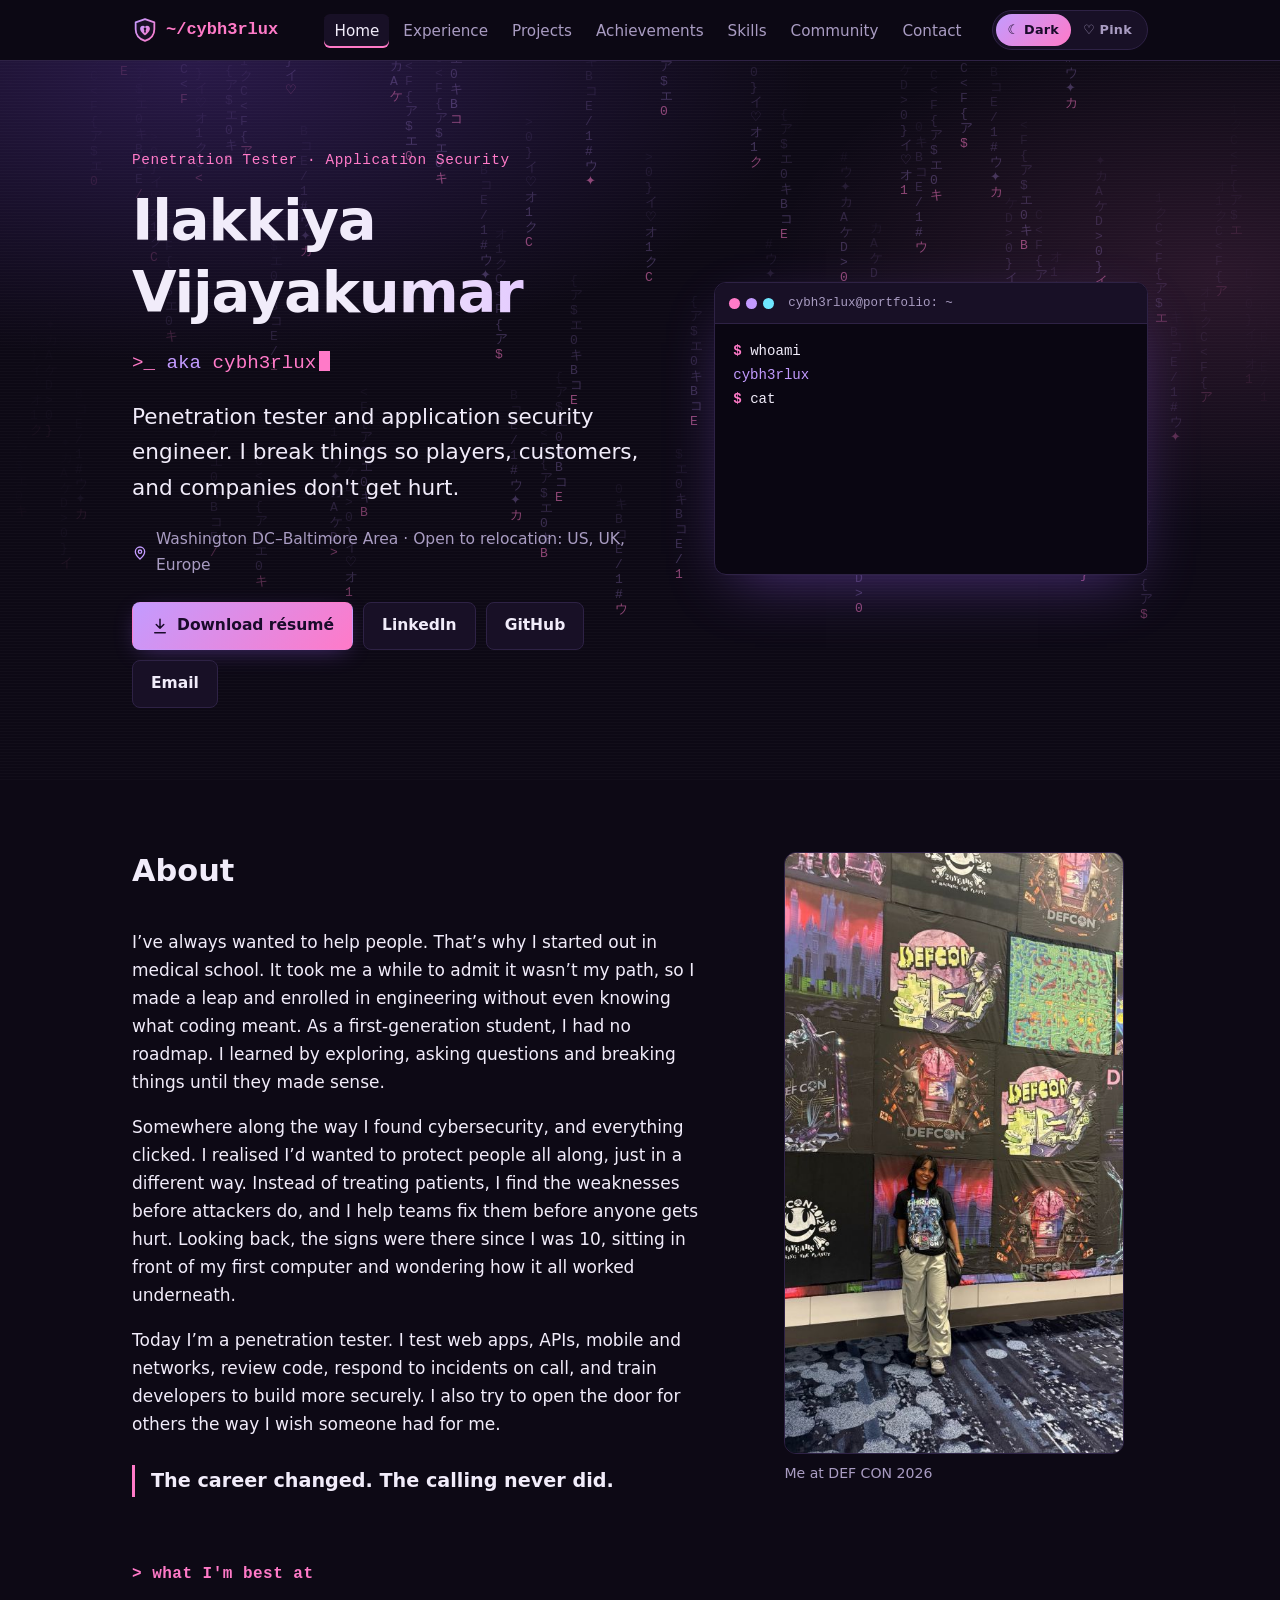
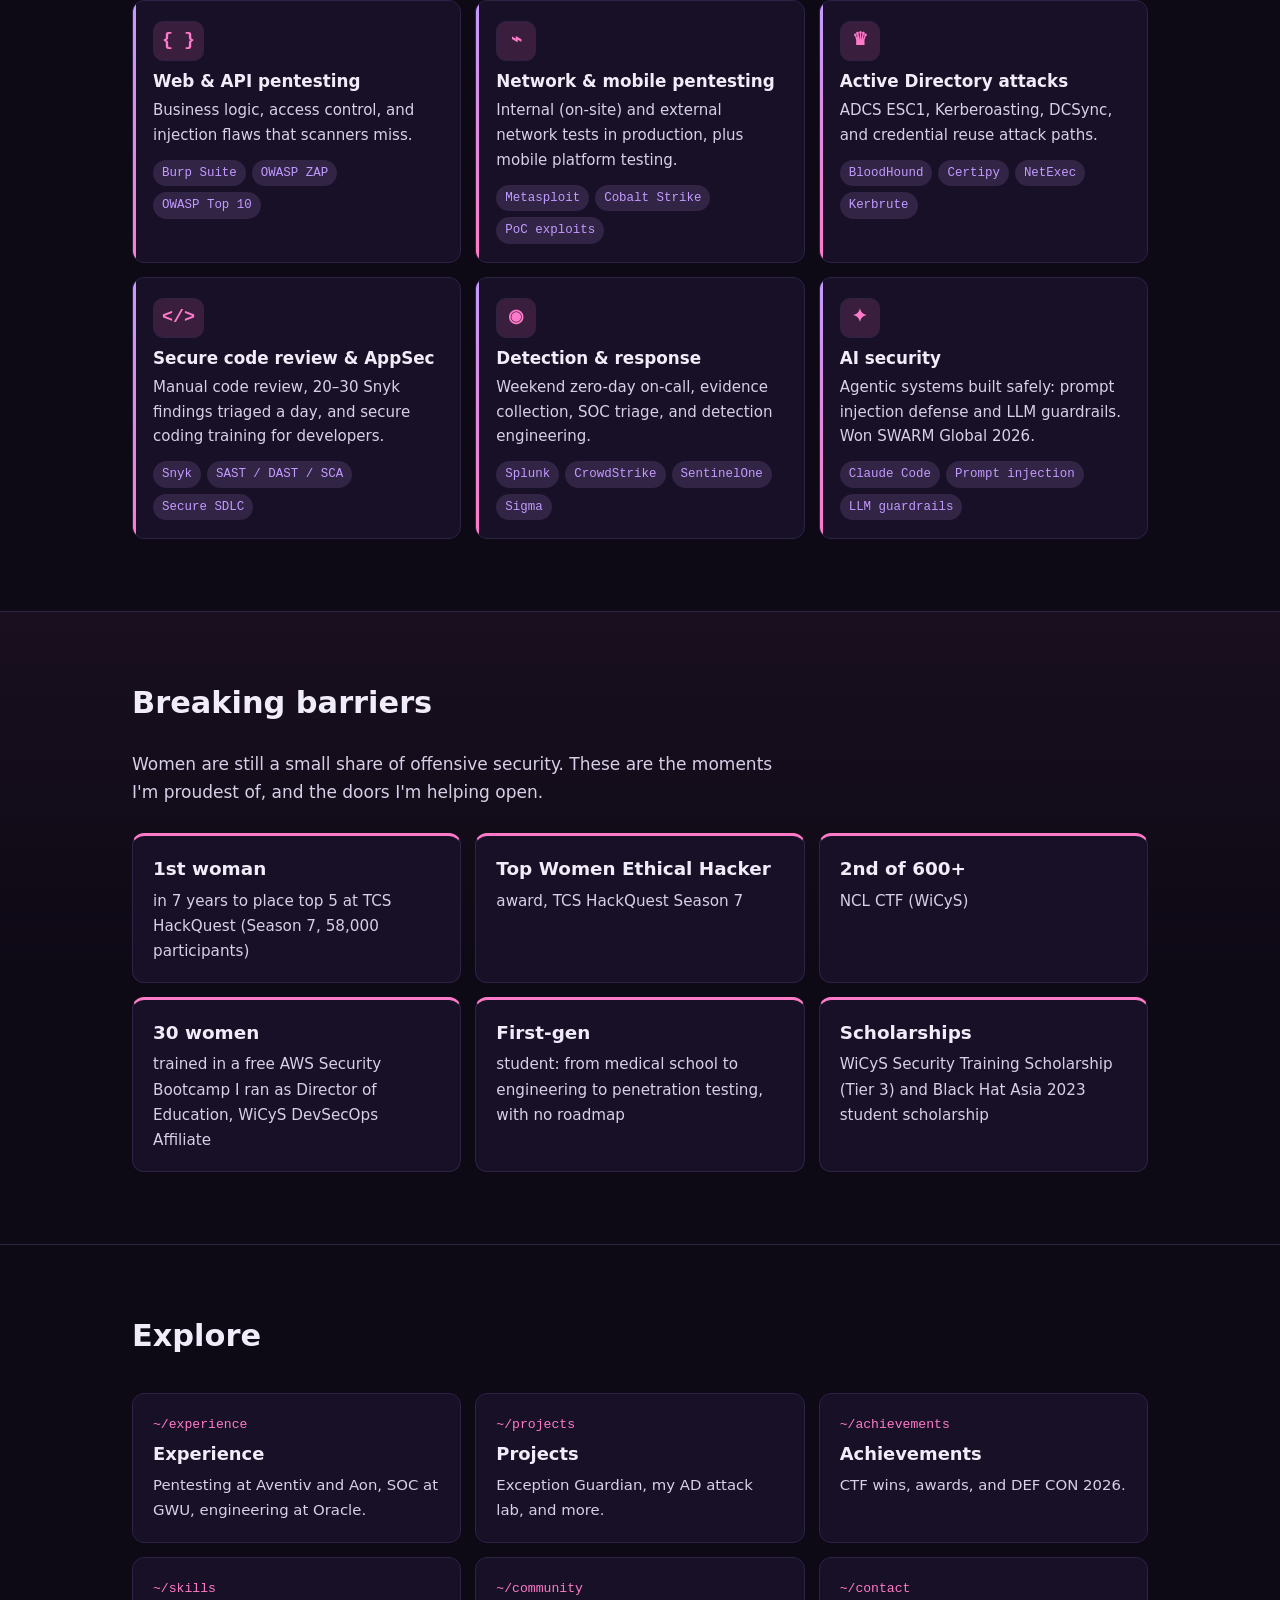
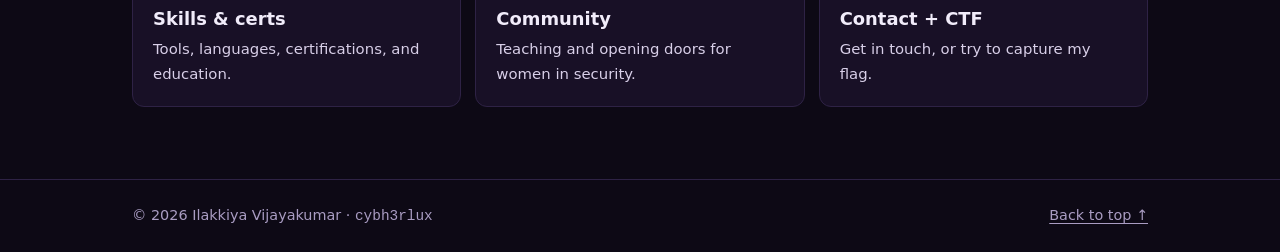
==== commit cf606bd4: "New link preview card" ====
--- a/index.html
+++ b/index.html
@@ -9,7 +9,15 @@
   <meta property="og:type" content="website">
   <meta property="og:title" content="Ilakkiya Vijayakumar (cybh3rlux) | Penetration Tester & AppSec Engineer">
   <meta property="og:description" content="Ilakkiya Vijayakumar (cybh3rlux): penetration tester and application security engineer. Winner, Anthropic × Tenable SWARM Global 2026.">
-  <meta property="og:image" content="assets/cyberagents-exchange-winning-exception-guardian.jpeg">
+  <meta property="og:url" content="https://ilakkiya-v.github.io/">
+  <meta property="og:site_name" content="cybh3rlux">
+  <meta property="og:image" content="https://ilakkiya-v.github.io/assets/og-card.jpg?v=2">
+  <meta property="og:image:type" content="image/jpeg">
+  <meta property="og:image:width" content="1200">
+  <meta property="og:image:height" content="630">
+  <meta property="og:image:alt" content="cybh3rlux: Ilakkiya Vijayakumar, penetration tester and application security engineer">
+  <meta name="twitter:card" content="summary_large_image">
+  <meta name="twitter:image" content="https://ilakkiya-v.github.io/assets/og-card.jpg?v=2">
   <link rel="icon" href="assets/logo.svg" type="image/svg+xml">
   <script>document.documentElement.classList.add("js");try{if(localStorage.getItem("theme")==="pink")document.documentElement.dataset.theme="pink"}catch(e){}</script>
   <link rel="stylesheet" href="styles.css">
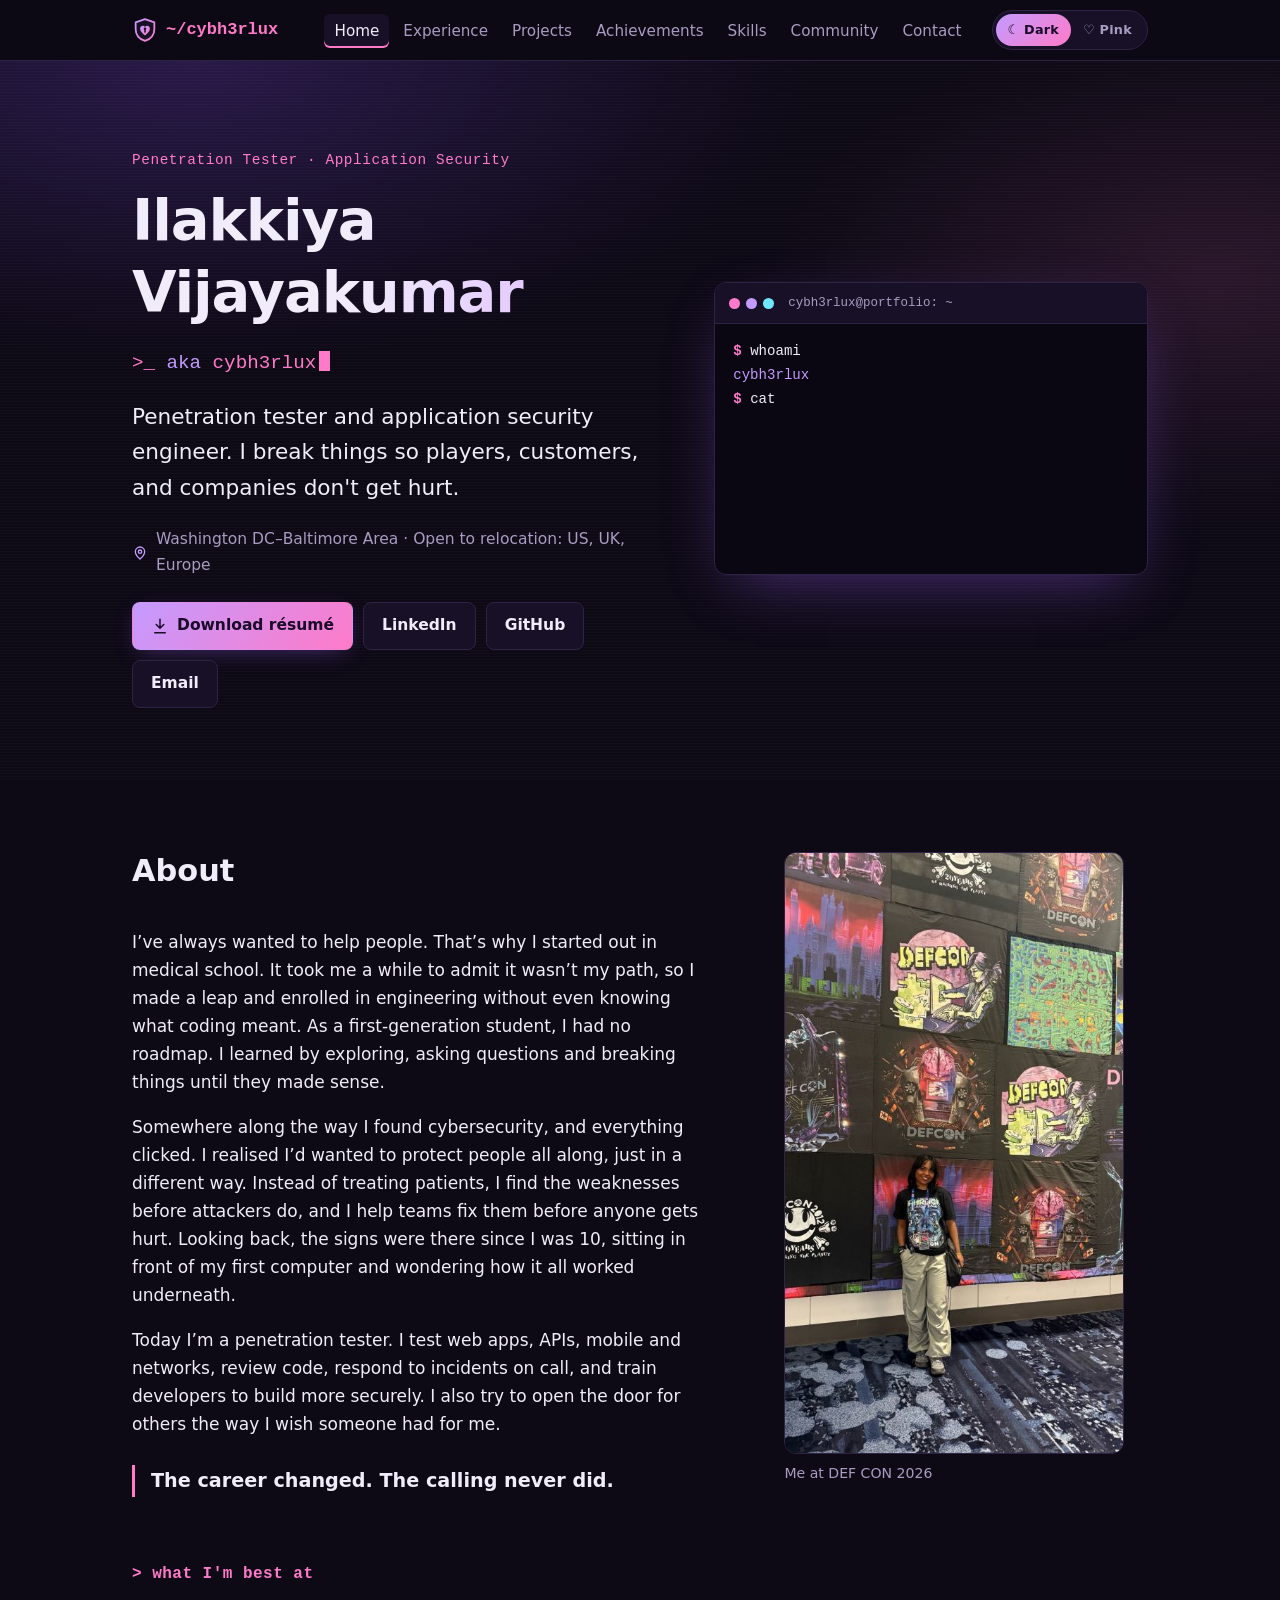
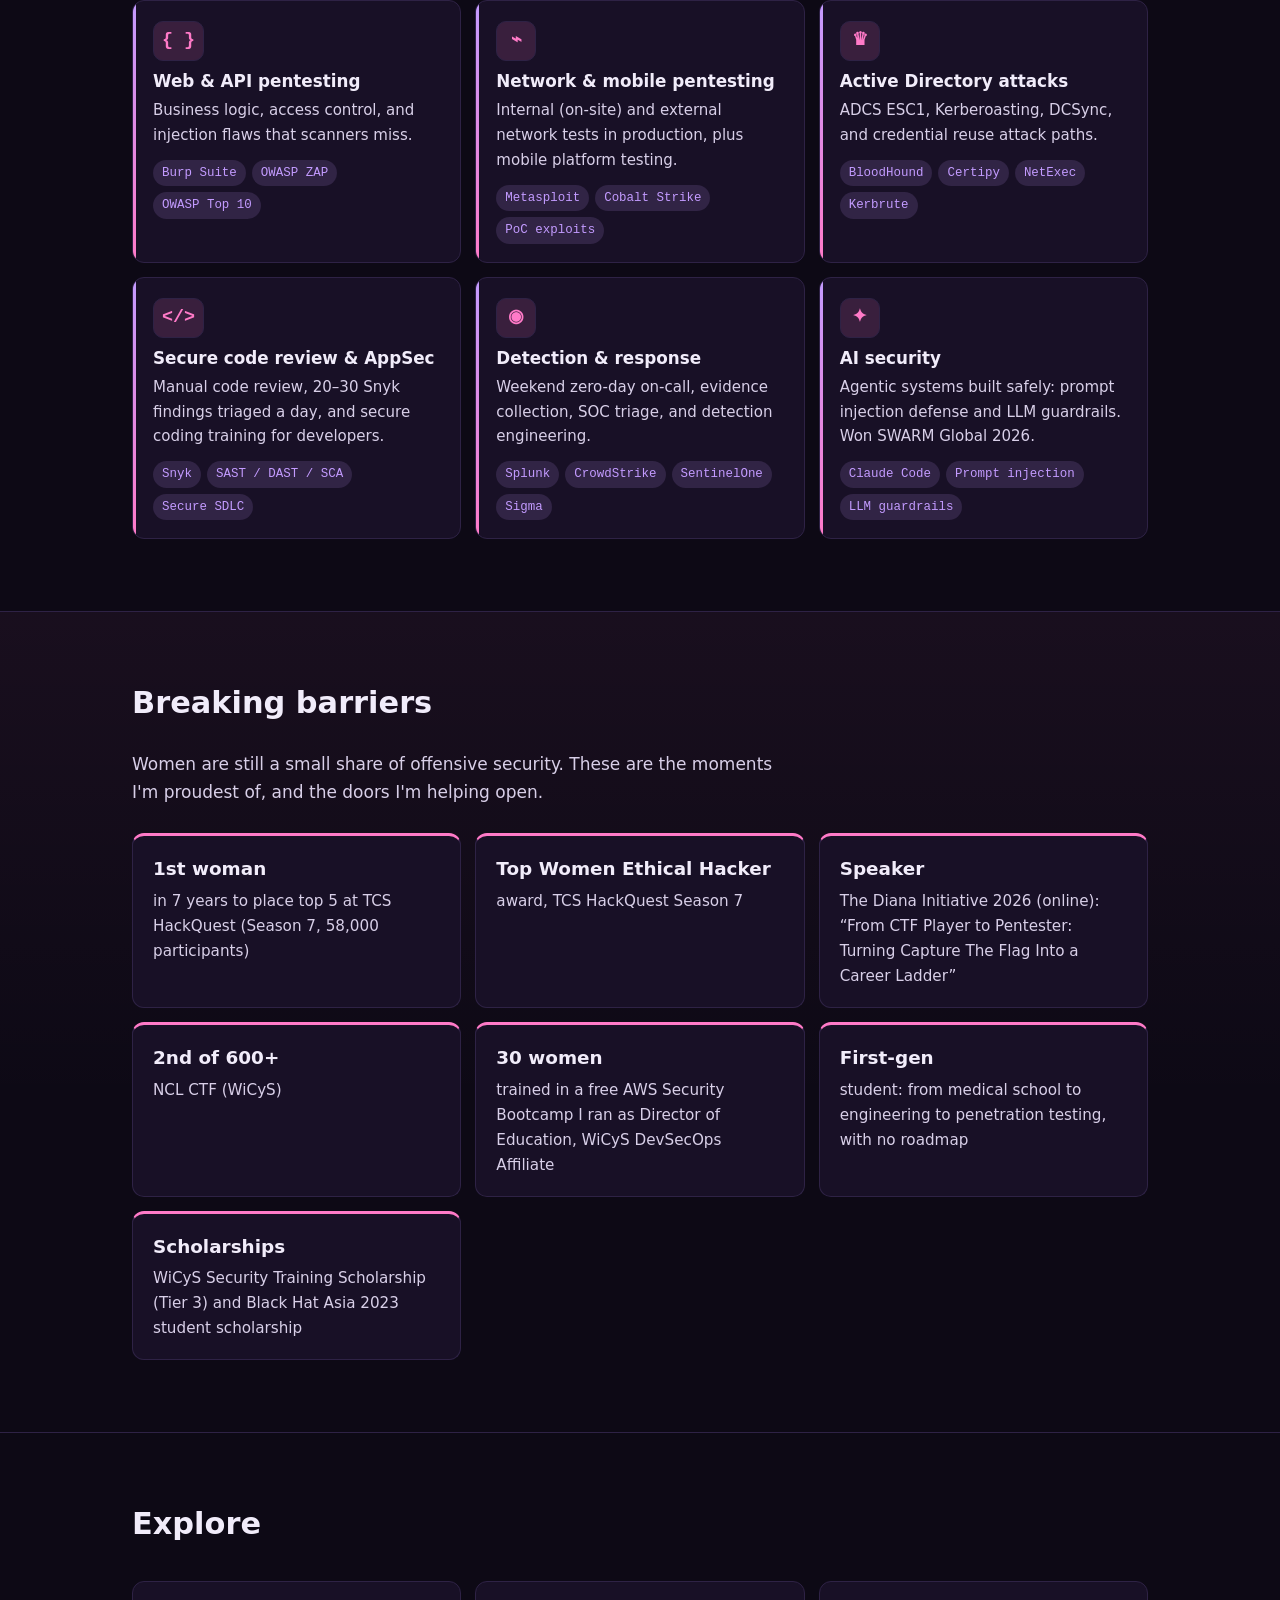
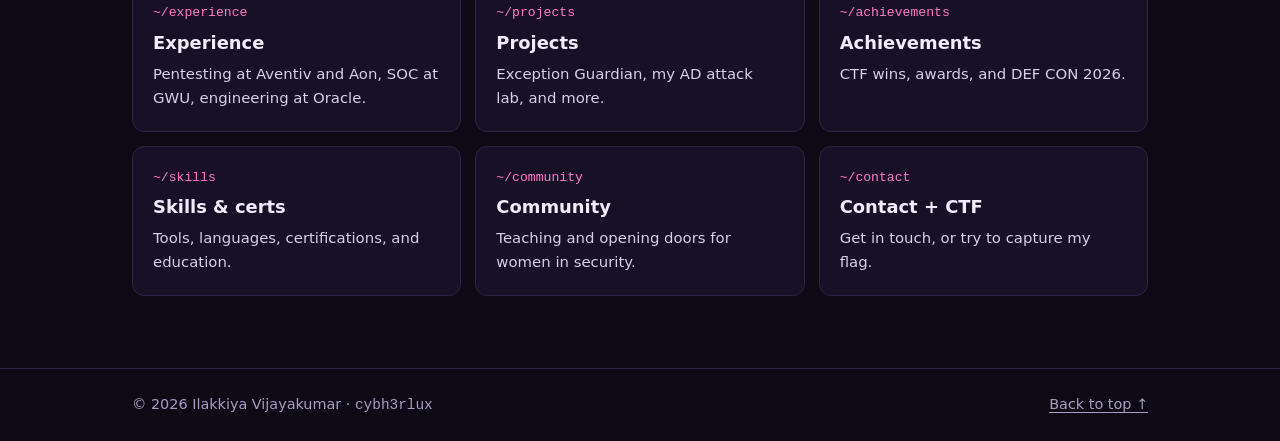
==== commit 687959c8: "Add Diana Initiative talk" ====
--- a/index.html
+++ b/index.html
@@ -164,6 +164,7 @@
         <ul class="barrier-grid">
           <li class="barrier"><span class="barrier-big">1st woman</span><span>in 7 years to place top 5 at TCS HackQuest (Season 7, 58,000 participants)</span></li>
           <li class="barrier"><span class="barrier-big">Top Women Ethical Hacker</span><span>award, TCS HackQuest Season 7</span></li>
+          <li class="barrier"><span class="barrier-big">Speaker</span><span>The Diana Initiative 2026 (online): “From CTF Player to Pentester: Turning Capture The Flag Into a Career Ladder”</span></li>
           <li class="barrier"><span class="barrier-big">2nd of 600+</span><span>NCL CTF (WiCyS)</span></li>
           <li class="barrier"><span class="barrier-big">30 women</span><span>trained in a free AWS Security Bootcamp I ran as Director of Education, WiCyS DevSecOps Affiliate</span></li>
           <li class="barrier"><span class="barrier-big">First-gen</span><span>student: from medical school to engineering to penetration testing, with no roadmap</span></li>
--- a/styles.css
+++ b/styles.css
@@ -447,3 +447,11 @@
 @keyframes spark { to { opacity: 0; transform: translate(var(--dx), var(--dy)) scale(.4); } }
 .theme-switch button { white-space: nowrap; }
 @media (max-width: 420px) { .theme-switch button { padding: 5px 9px; font-size: .75rem; } .brand-text { font-size: .95rem; } }
+
+/* Speaking (achievements page) */
+.speaking { display: grid; gap: 24px; align-items: center; margin-bottom: 28px; padding: 22px; }
+@media (min-width: 760px) { .speaking { grid-template-columns: minmax(0, 1fr) minmax(0, 1.2fr); gap: 32px; } }
+.speaking-img { margin: 0; }
+.speaking-img img { border-radius: 8px; border: 1px solid var(--border); }
+.speaking-title { font-size: clamp(1.25rem, 2.6vw, 1.6rem); margin: 0 0 8px; }
+.speaking-body p:last-child { margin-bottom: 0; color: var(--text-soft); }
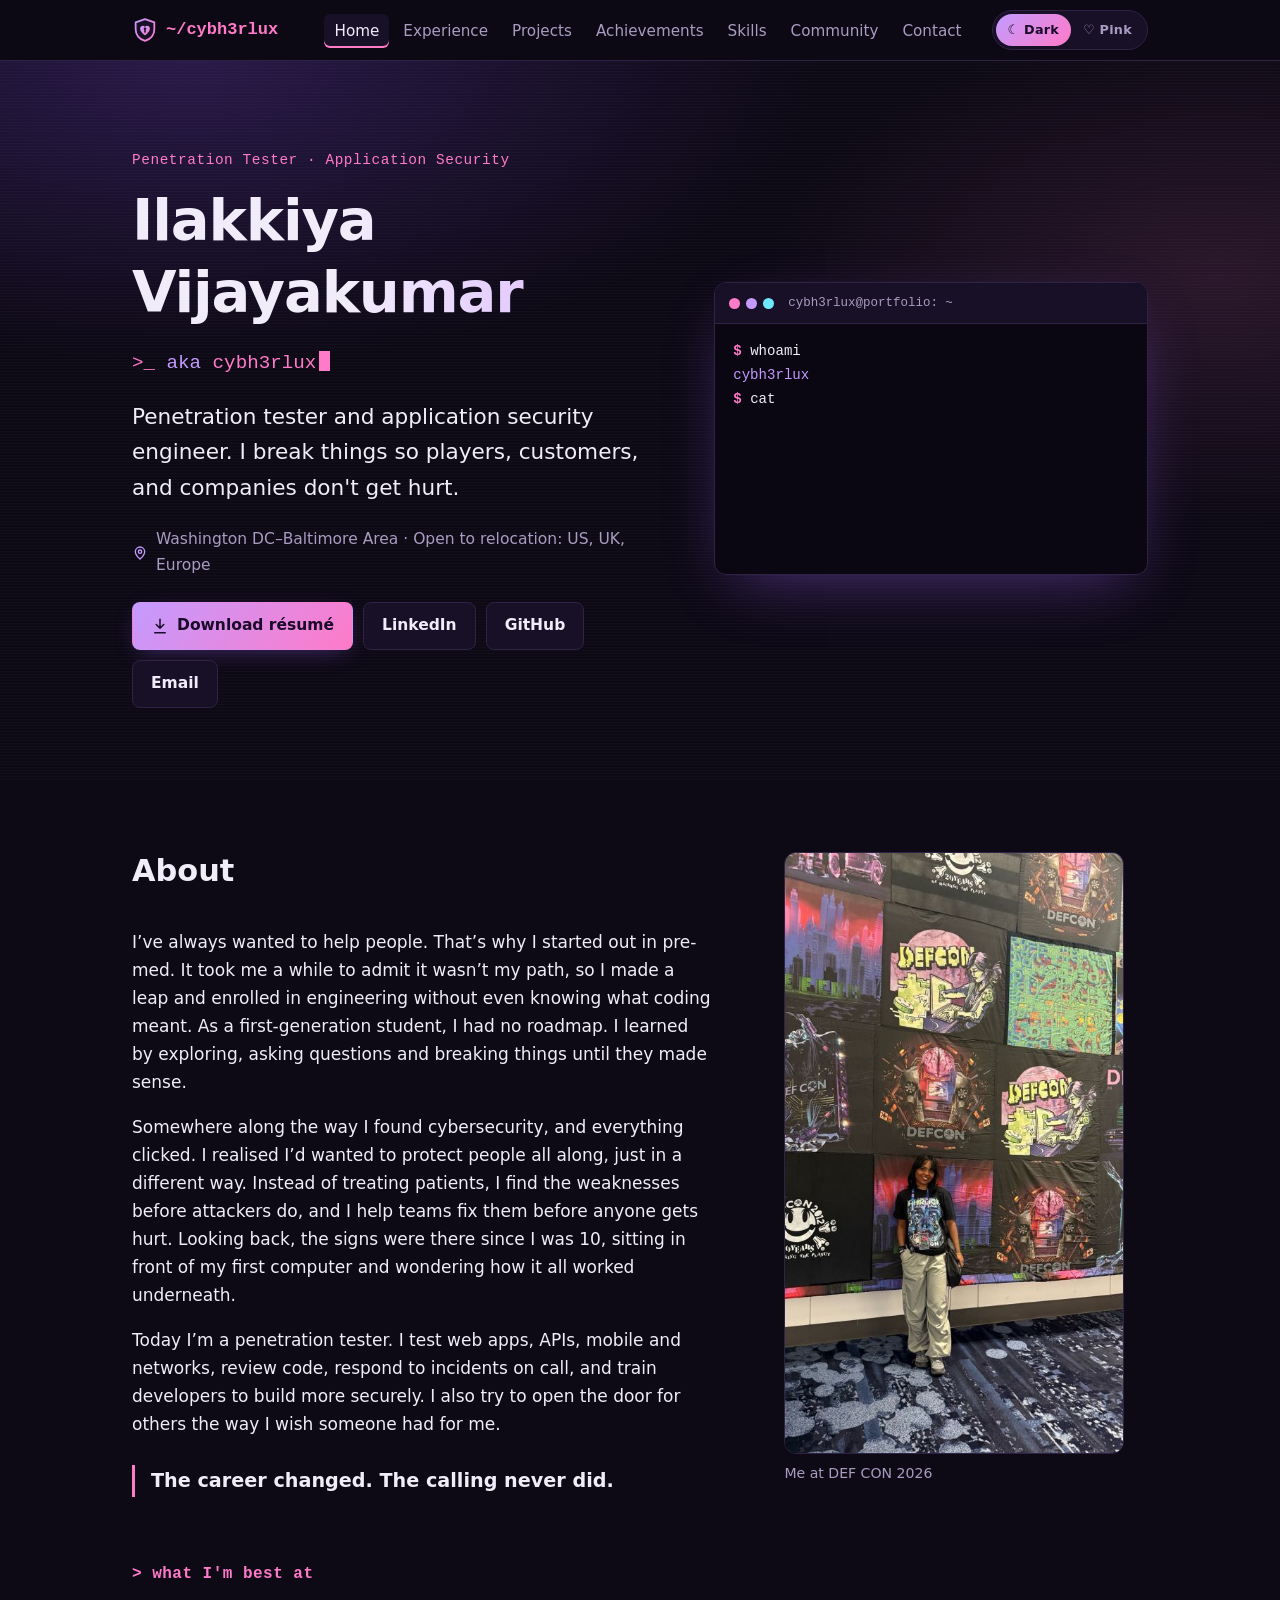
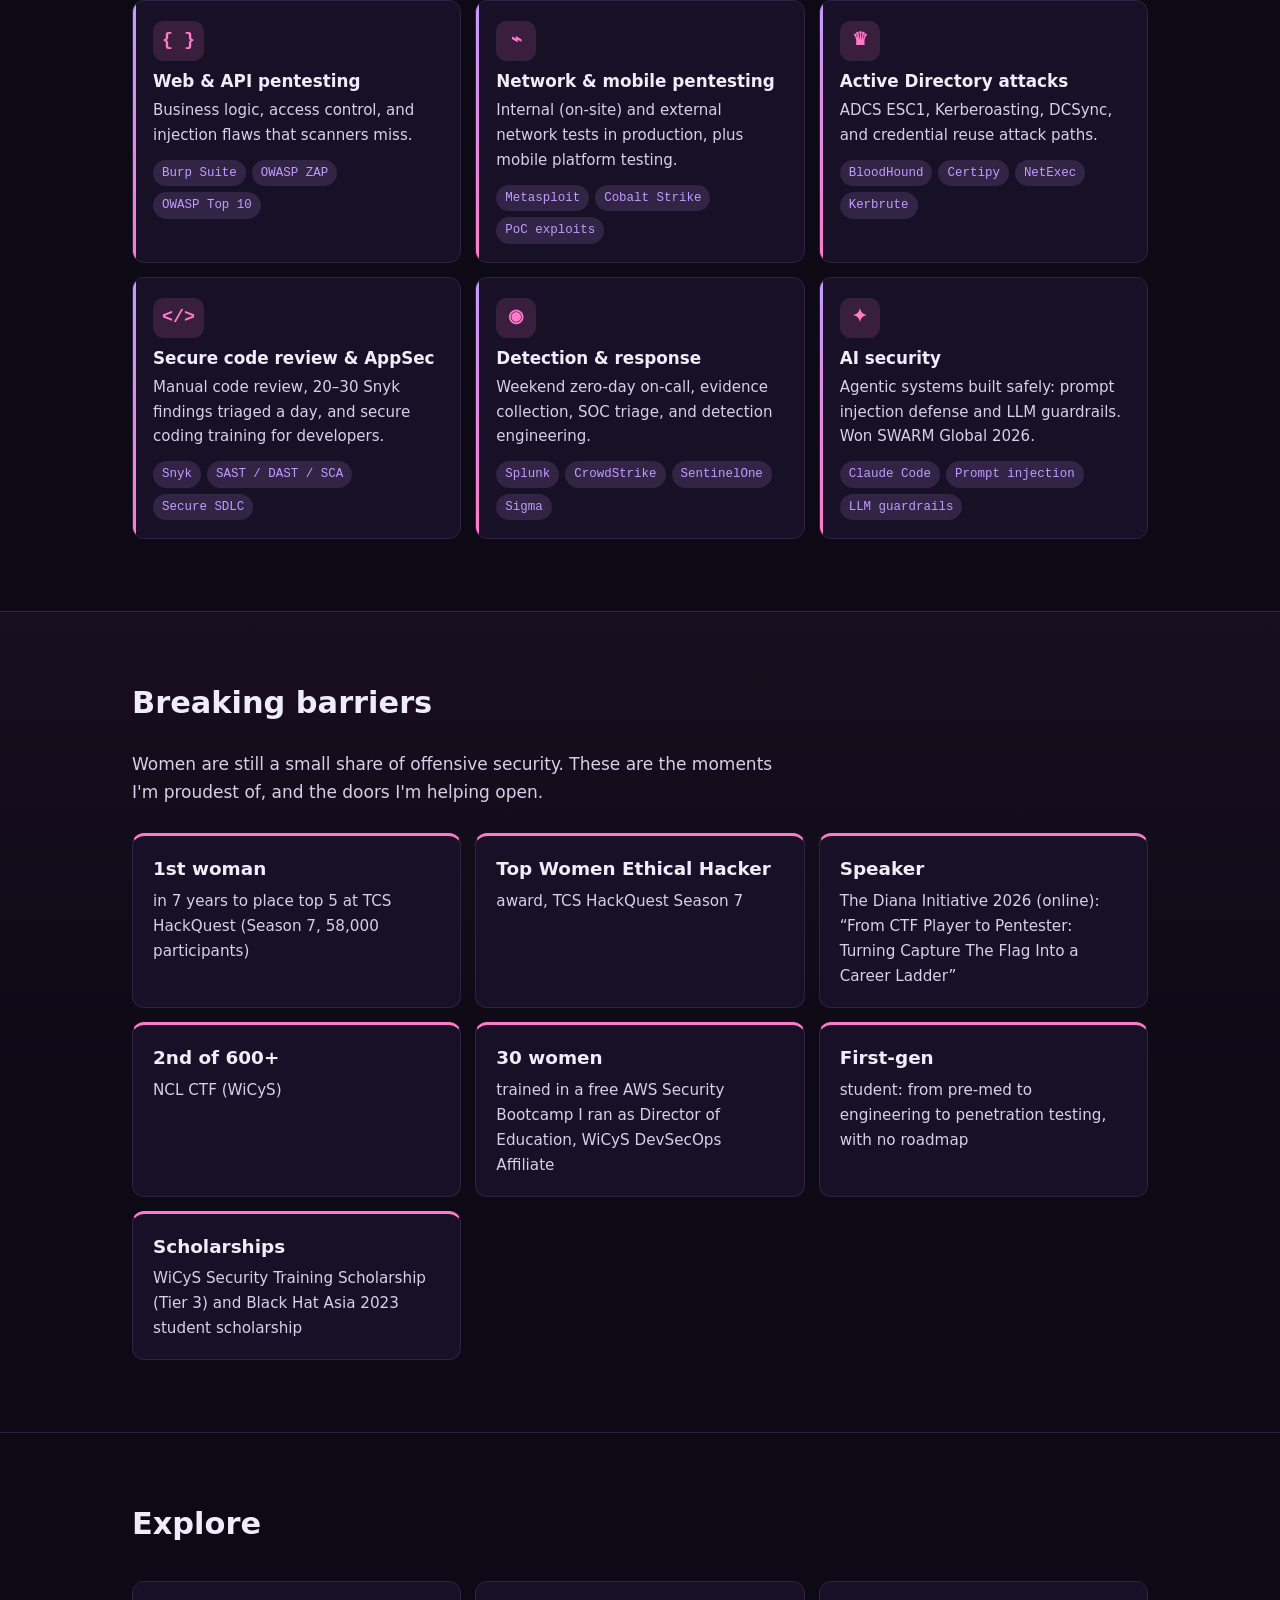
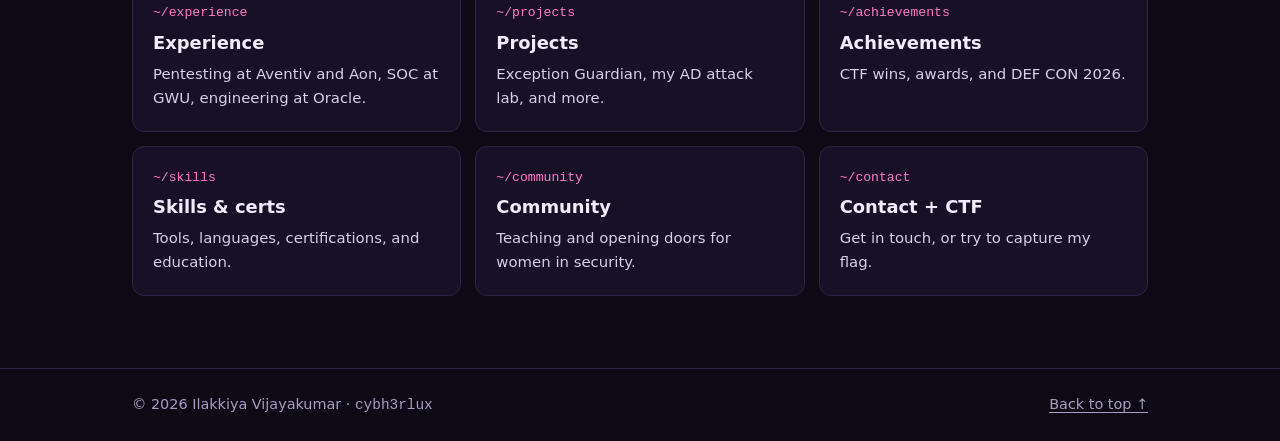
==== commit 6929af51: "Make Exception Guardian a regular project card" ====
--- a/index.html
+++ b/index.html
@@ -101,7 +101,7 @@
         <div class="about-grid">
         <div>
           <h2 id="about-title" class="section-title">About</h2>
-          <p>I’ve always wanted to help people. That’s why I started out in medical school. It took me a while to admit it wasn’t my path, so I made a leap and enrolled in engineering without even knowing what coding meant. As a first-generation student, I had no roadmap. I learned by exploring, asking questions and breaking things until they made sense.</p>
+          <p>I’ve always wanted to help people. That’s why I started out in pre-med. It took me a while to admit it wasn’t my path, so I made a leap and enrolled in engineering without even knowing what coding meant. As a first-generation student, I had no roadmap. I learned by exploring, asking questions and breaking things until they made sense.</p>
           <p>Somewhere along the way I found cybersecurity, and everything clicked. I realised I’d wanted to protect people all along, just in a different way. Instead of treating patients, I find the weaknesses before attackers do, and I help teams fix them before anyone gets hurt. Looking back, the signs were there since I was 10, sitting in front of my first computer and wondering how it all worked underneath.</p>
           <p>Today I’m a penetration tester. I test web apps, APIs, mobile and networks, review code, respond to incidents on call, and train developers to build more securely. I also try to open the door for others the way I wish someone had for me.</p>
           <p class="calling">The career changed. The calling never did.</p>
@@ -167,7 +167,7 @@
           <li class="barrier"><span class="barrier-big">Speaker</span><span>The Diana Initiative 2026 (online): “From CTF Player to Pentester: Turning Capture The Flag Into a Career Ladder”</span></li>
           <li class="barrier"><span class="barrier-big">2nd of 600+</span><span>NCL CTF (WiCyS)</span></li>
           <li class="barrier"><span class="barrier-big">30 women</span><span>trained in a free AWS Security Bootcamp I ran as Director of Education, WiCyS DevSecOps Affiliate</span></li>
-          <li class="barrier"><span class="barrier-big">First-gen</span><span>student: from medical school to engineering to penetration testing, with no roadmap</span></li>
+          <li class="barrier"><span class="barrier-big">First-gen</span><span>student: from pre-med to engineering to penetration testing, with no roadmap</span></li>
           <li class="barrier"><span class="barrier-big">Scholarships</span><span>WiCyS Security Training Scholarship (Tier 3) and Black Hat Asia 2023 student scholarship</span></li>
         </ul>
       </div>
--- a/styles.css
+++ b/styles.css
@@ -147,17 +147,7 @@
 .tags { display: flex; flex-wrap: wrap; gap: 6px; margin: 12px 0 0; }
 .tags span { font-family: var(--mono); font-size: .78rem; padding: 3px 9px; border-radius: 999px; background: var(--accent-dim); color: var(--accent); }
 
-/* Featured project */
-.feature-project { display: grid; gap: 28px; padding: 26px; }
-@media (min-width: 900px) { .feature-project { grid-template-columns: 1.15fr 1fr; align-items: start; } }
-.feature-project h3 { font-size: 1.6rem; margin-bottom: 4px; }
-.feature-project h4 { font-size: 1rem; margin: 1.4em 0 .4em; color: var(--accent); font-family: var(--mono); font-weight: 600; }
 .badge { display: inline-block; font-size: .8rem; padding: 4px 10px; border-radius: 6px; background: var(--pink-dim); color: var(--accent-2); border: 1px solid rgba(255, 122, 200, 0.4); font-weight: 700; margin-bottom: 12px; }
-.feature-img { margin: 0; }
-.feature-img img { border-radius: 8px; border: 1px solid var(--border); }
-.mini-stats { list-style: none; padding: 0; margin: 18px 0 0; display: grid; grid-template-columns: repeat(3, 1fr); gap: 12px; }
-.mini-stats li { display: flex; flex-direction: column; font-size: .85rem; color: var(--muted); line-height: 1.4; }
-@media (max-width: 480px) { .mini-stats { grid-template-columns: 1fr; } }
 .checklist { list-style: none; padding: 0; margin: 0; }
 .checklist li { padding-left: 1.5em; position: relative; margin-bottom: .3em; }
 .checklist li::before { content: "✓"; position: absolute; left: 0; color: var(--accent-2); font-weight: 700; }
@@ -455,3 +445,8 @@
 .speaking-img img { border-radius: 8px; border: 1px solid var(--border); }
 .speaking-title { font-size: clamp(1.25rem, 2.6vw, 1.6rem); margin: 0 0 8px; }
 .speaking-body p:last-child { margin-bottom: 0; color: var(--text-soft); }
+
+/* project card screenshot + link */
+.card-shot { margin: 0.25rem 0 0.9rem; }
+.card-shot img { width: 100%; height: auto; border-radius: 8px; border: 1px solid var(--border); }
+.card-link { margin: 0.6rem 0 0; font-size: 0.92rem; }
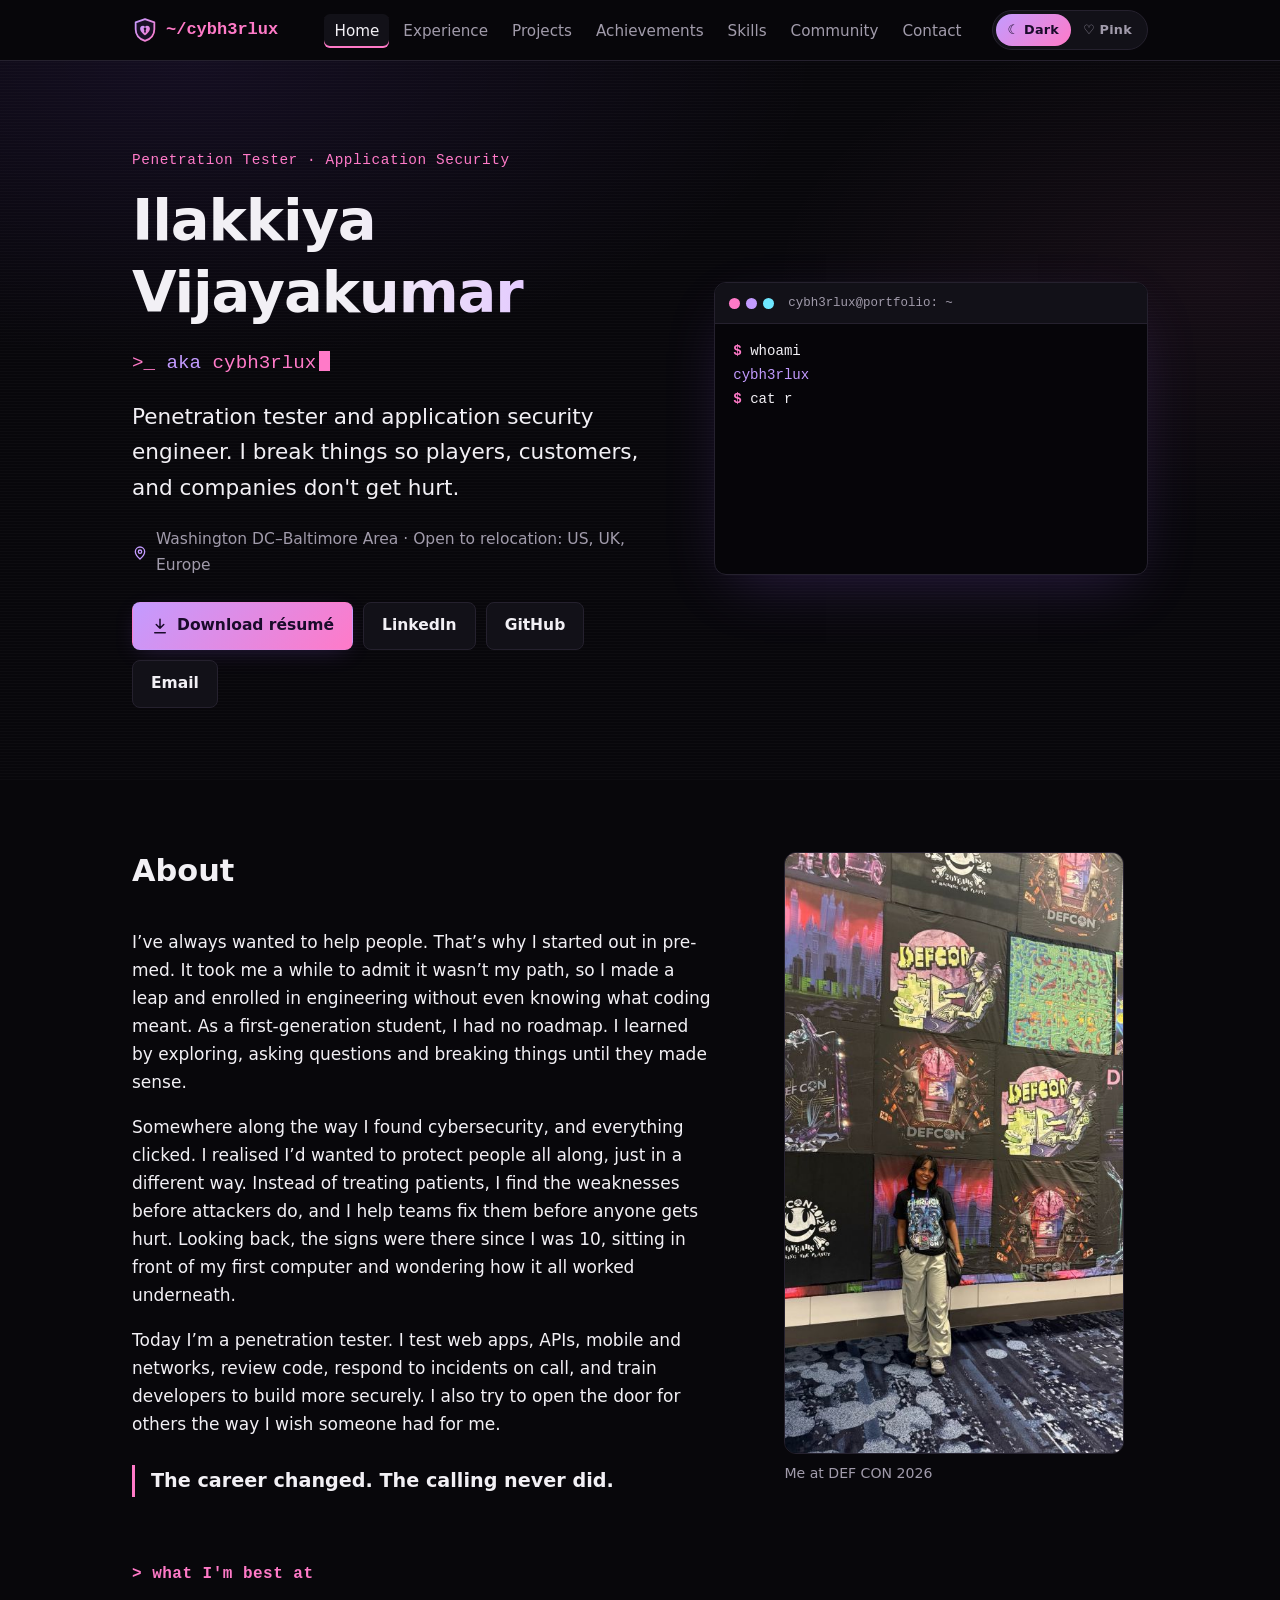
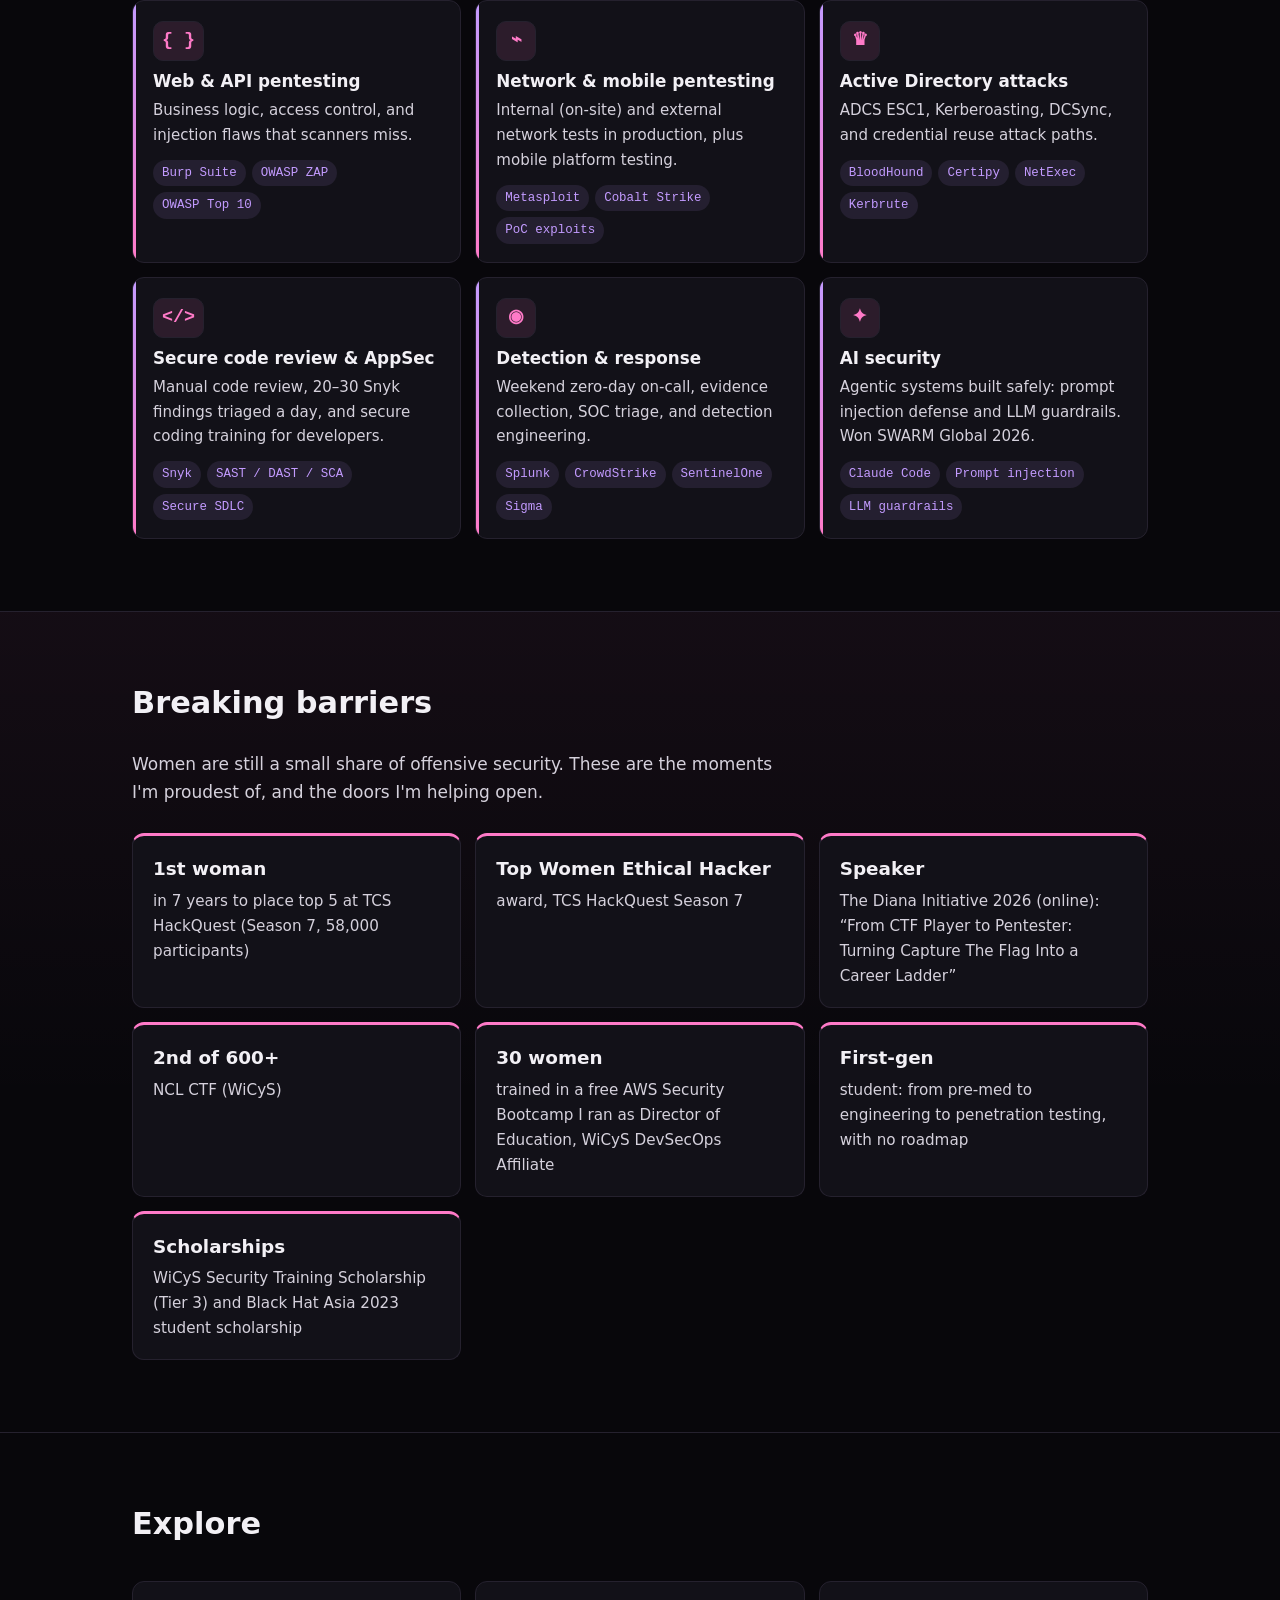
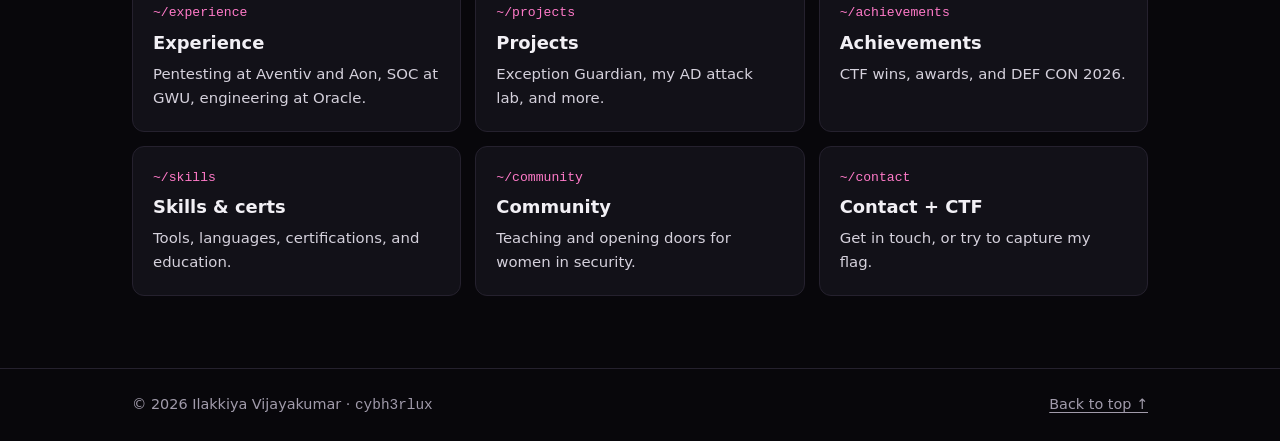
==== commit 1567a3a0: "Darker dark mode with softer purple" ====
--- a/index.html
+++ b/index.html
@@ -5,7 +5,7 @@
   <meta name="viewport" content="width=device-width, initial-scale=1">
   <title>Ilakkiya Vijayakumar (cybh3rlux) | Penetration Tester & AppSec Engineer</title>
   <meta name="description" content="Ilakkiya Vijayakumar (cybh3rlux): penetration tester and application security engineer. Winner, Anthropic × Tenable SWARM Global 2026.">
-  <meta name="theme-color" content="#0d0915">
+  <meta name="theme-color" content="#08070b">
   <meta property="og:type" content="website">
   <meta property="og:title" content="Ilakkiya Vijayakumar (cybh3rlux) | Penetration Tester & AppSec Engineer">
   <meta property="og:description" content="Ilakkiya Vijayakumar (cybh3rlux): penetration tester and application security engineer. Winner, Anthropic × Tenable SWARM Global 2026.">
--- a/styles.css
+++ b/styles.css
@@ -1,21 +1,21 @@
 :root {
-  --bg: #0d0915;
-  --bg-alt: #120c1e;
-  --surface: #181026;
-  --border: #2e2245;
-  --text: #f1ecfa;
-  --text-soft: #d8cfe8;
-  --muted: #a99cc2;
+  --bg: #08070b;
+  --bg-alt: #0c0b10;
+  --surface: #121118;
+  --border: #25212e;
+  --text: #f2f0f5;
+  --text-soft: #d5d1dc;
+  --muted: #a19bab;
   --accent: #c39bff;
   --accent-2: #ff7ac8;
-  --accent-dim: rgba(195, 155, 255, 0.14);
-  --pink-dim: rgba(255, 122, 200, 0.14);
+  --accent-dim: rgba(195, 155, 255, 0.10);
+  --pink-dim: rgba(255, 122, 200, 0.11);
   --on-accent: #1a0b2b;
-  --header-bg: rgba(13, 9, 21, 0.88);
-  --term-bg: #0a0612;
-  --glow: rgba(160, 100, 255, 0.45);
-  --glow-2: rgba(255, 122, 200, 0.35);
-  --rain-1: #c39bff;
+  --header-bg: rgba(8, 7, 11, 0.9);
+  --term-bg: #060509;
+  --glow: rgba(160, 100, 255, 0.25);
+  --glow-2: rgba(255, 122, 200, 0.25);
+  --rain-1: #8a7aa6;
   --rain-2: #ff7ac8;
   --radius: 12px;
   --mono: ui-monospace, "SF Mono", "Cascadia Code", Menlo, Consolas, monospace;
@@ -83,7 +83,7 @@
 }
 
 /* Hero */
-.hero { position: relative; overflow: hidden; padding: 88px 0 72px; background: radial-gradient(ellipse 70% 60% at 15% 0%, rgba(140, 82, 255, 0.22), transparent 70%), radial-gradient(ellipse 50% 50% at 95% 30%, rgba(255, 122, 200, 0.12), transparent 70%); }
+.hero { position: relative; overflow: hidden; padding: 88px 0 72px; background: radial-gradient(ellipse 70% 60% at 15% 0%, rgba(140, 82, 255, 0.09), transparent 70%), radial-gradient(ellipse 50% 50% at 95% 30%, rgba(255, 122, 200, 0.06), transparent 70%); }
 .eyebrow { color: var(--accent-2); font-size: .9rem; letter-spacing: .04em; margin-bottom: .75rem; }
 .hero h1 { font-size: clamp(2.2rem, 7vw, 3.6rem); letter-spacing: -0.02em; margin-bottom: .4em; }
 .tagline { font-size: clamp(1.1rem, 2.6vw, 1.35rem); color: var(--text); max-width: 46ch; }
@@ -336,7 +336,7 @@
    ========================================================= */
 .page-hero {
   position: relative; overflow: hidden; padding: 72px 0 48px; border-bottom: 1px solid var(--border);
-  background: radial-gradient(ellipse 70% 60% at 15% 0%, rgba(140, 82, 255, 0.22), transparent 70%), radial-gradient(ellipse 50% 50% at 95% 30%, rgba(255, 122, 200, 0.12), transparent 70%);
+  background: radial-gradient(ellipse 70% 60% at 15% 0%, rgba(140, 82, 255, 0.09), transparent 70%), radial-gradient(ellipse 50% 50% at 95% 30%, rgba(255, 122, 200, 0.06), transparent 70%);
 }
 .page-hero h1 { font-size: clamp(2rem, 6vw, 3.2rem); letter-spacing: -0.02em; margin-bottom: .3em; }
 .page-lead { color: var(--text-soft); max-width: 58ch; font-size: 1.08rem; margin: 0; }
@@ -414,7 +414,7 @@
    ========================================================= */
 @media (pointer: fine) {
   html, body {
-    cursor: url("data:image/svg+xml,%3Csvg xmlns='http://www.w3.org/2000/svg' width='28' height='28' viewBox='0 0 28 28'%3E%3Cpath d='M3 2l19 10.5-8.2 1.7L9.6 22z' fill='%230d0915' stroke='%23ff7ac8' stroke-width='2' stroke-linejoin='round'/%3E%3Cpath d='M22 25.5s-3-1.9-3-4c0-1 .8-1.8 1.7-1.8.6 0 1 .3 1.3.7.3-.4.7-.7 1.3-.7.9 0 1.7.8 1.7 1.8 0 2.1-3 4-3 4z' fill='%23c39bff'/%3E%3C/svg%3E") 3 2, auto;
+    cursor: url("data:image/svg+xml,%3Csvg xmlns='http://www.w3.org/2000/svg' width='28' height='28' viewBox='0 0 28 28'%3E%3Cpath d='M3 2l19 10.5-8.2 1.7L9.6 22z' fill='%2308070b' stroke='%23ff7ac8' stroke-width='2' stroke-linejoin='round'/%3E%3Cpath d='M22 25.5s-3-1.9-3-4c0-1 .8-1.8 1.7-1.8.6 0 1 .3 1.3.7.3-.4.7-.7 1.3-.7.9 0 1.7.8 1.7 1.8 0 2.1-3 4-3 4z' fill='%23c39bff'/%3E%3C/svg%3E") 3 2, auto;
   }
   a, button, summary, .img-btn, label[for] {
     cursor: url("data:image/svg+xml,%3Csvg xmlns='http://www.w3.org/2000/svg' width='32' height='32' viewBox='0 0 32 32'%3E%3Ccircle cx='16' cy='16' r='10' fill='none' stroke='%23ff7ac8' stroke-width='2'/%3E%3Cpath d='M16 1v7M16 24v7M1 16h7M24 16h7' stroke='%23c39bff' stroke-width='2' stroke-linecap='round'/%3E%3Cpath d='M16 20.5s-4-2.5-4-5.3c0-1.3 1-2.3 2.3-2.3.7 0 1.3.3 1.7.9.4-.6 1-.9 1.7-.9 1.3 0 2.3 1 2.3 2.3 0 2.8-4 5.3-4 5.3z' fill='%23ff7ac8'/%3E%3C/svg%3E") 16 16, pointer;
@@ -450,3 +450,6 @@
 .card-shot { margin: 0.25rem 0 0.9rem; }
 .card-shot img { width: 100%; height: auto; border-radius: 8px; border: 1px solid var(--border); }
 .card-link { margin: 0.6rem 0 0; font-size: 0.92rem; }
+
+/* dark mode: quieter rain so purple never overpowers */
+:root:not([data-theme="pink"]) .rain { opacity: .4; }
